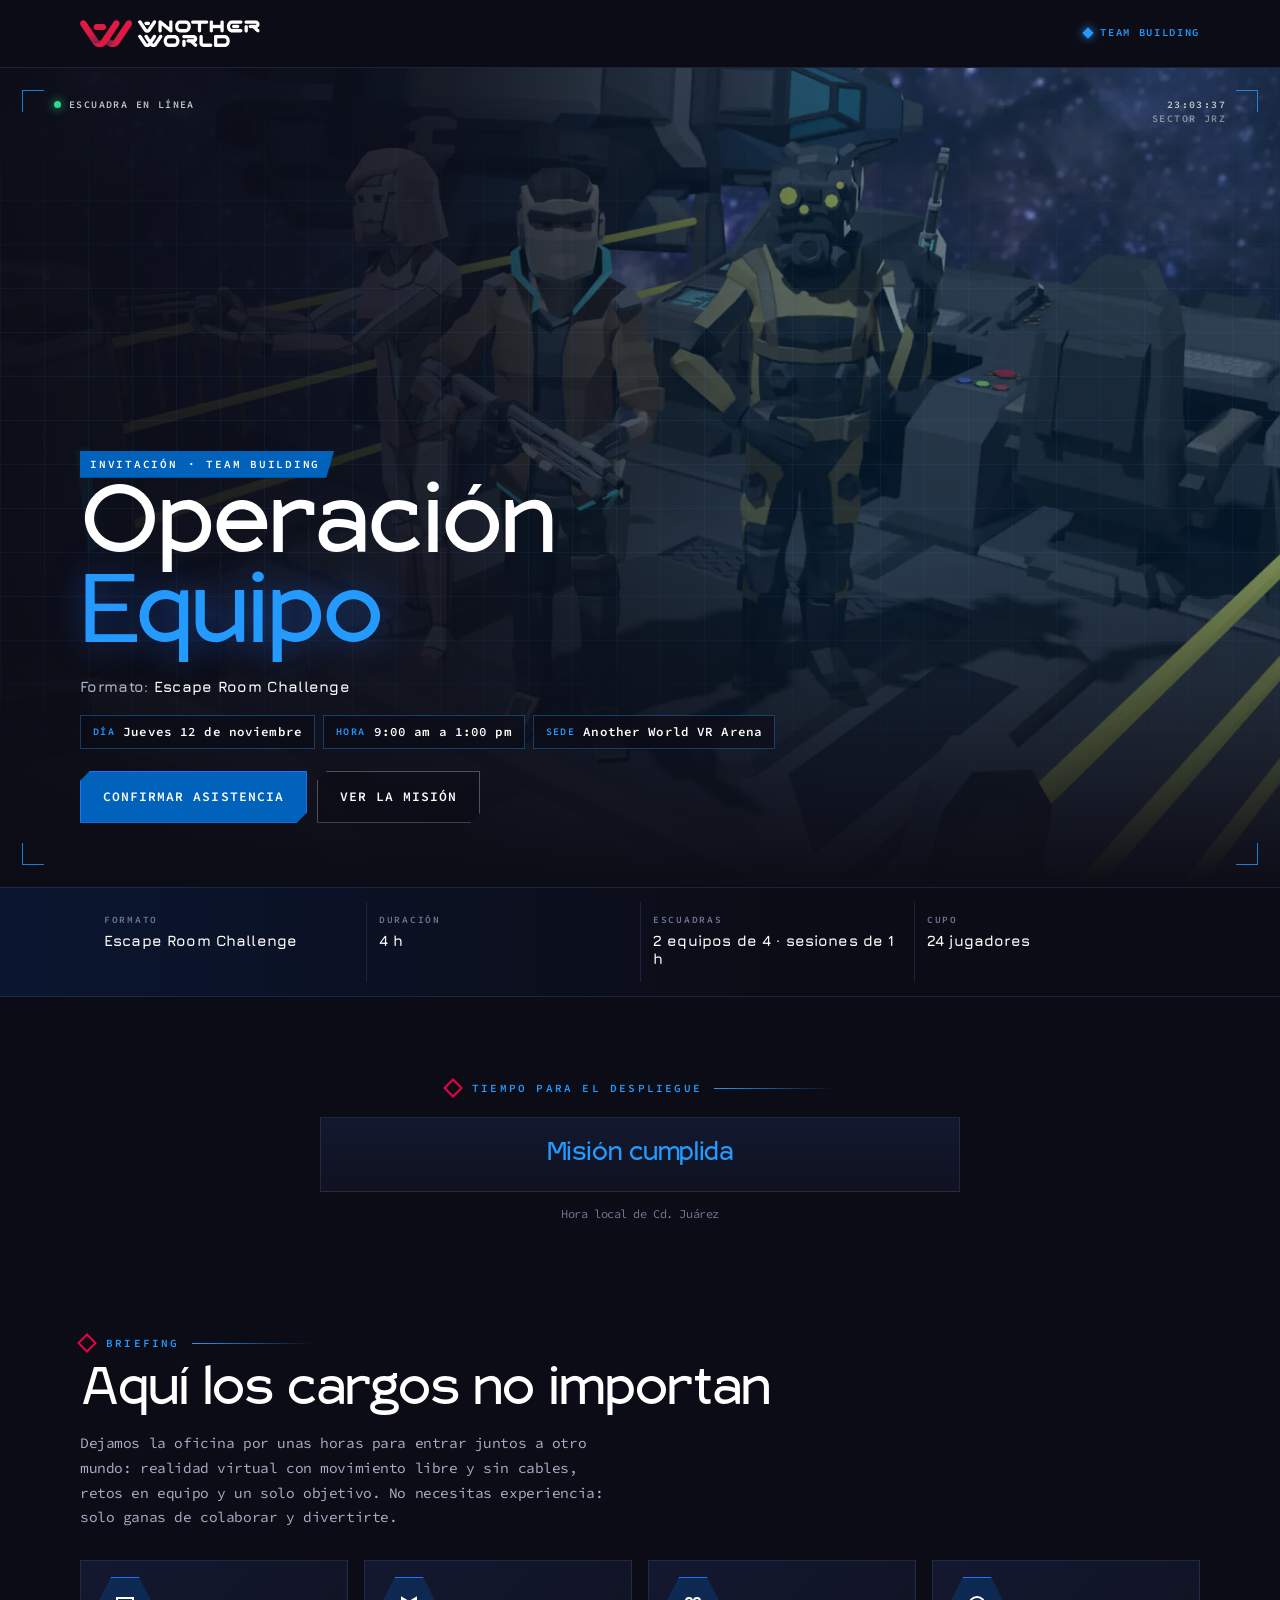
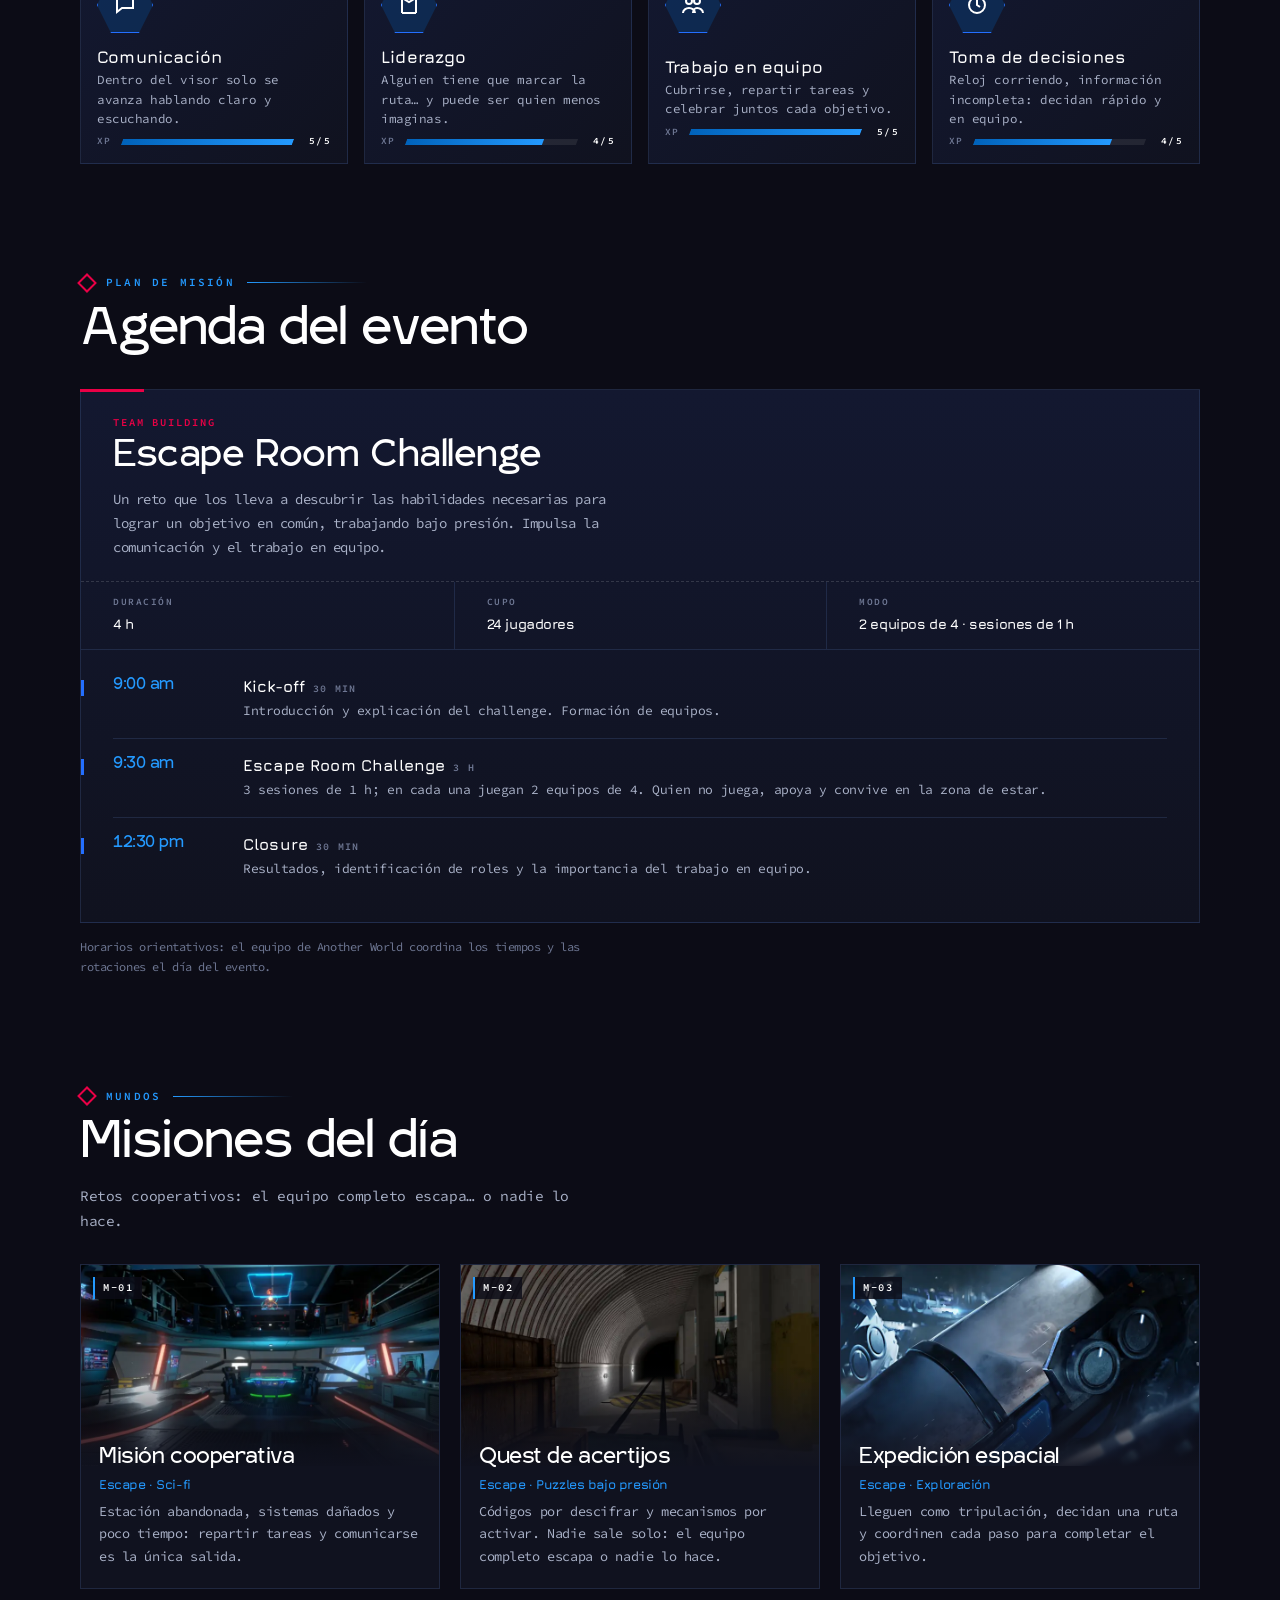
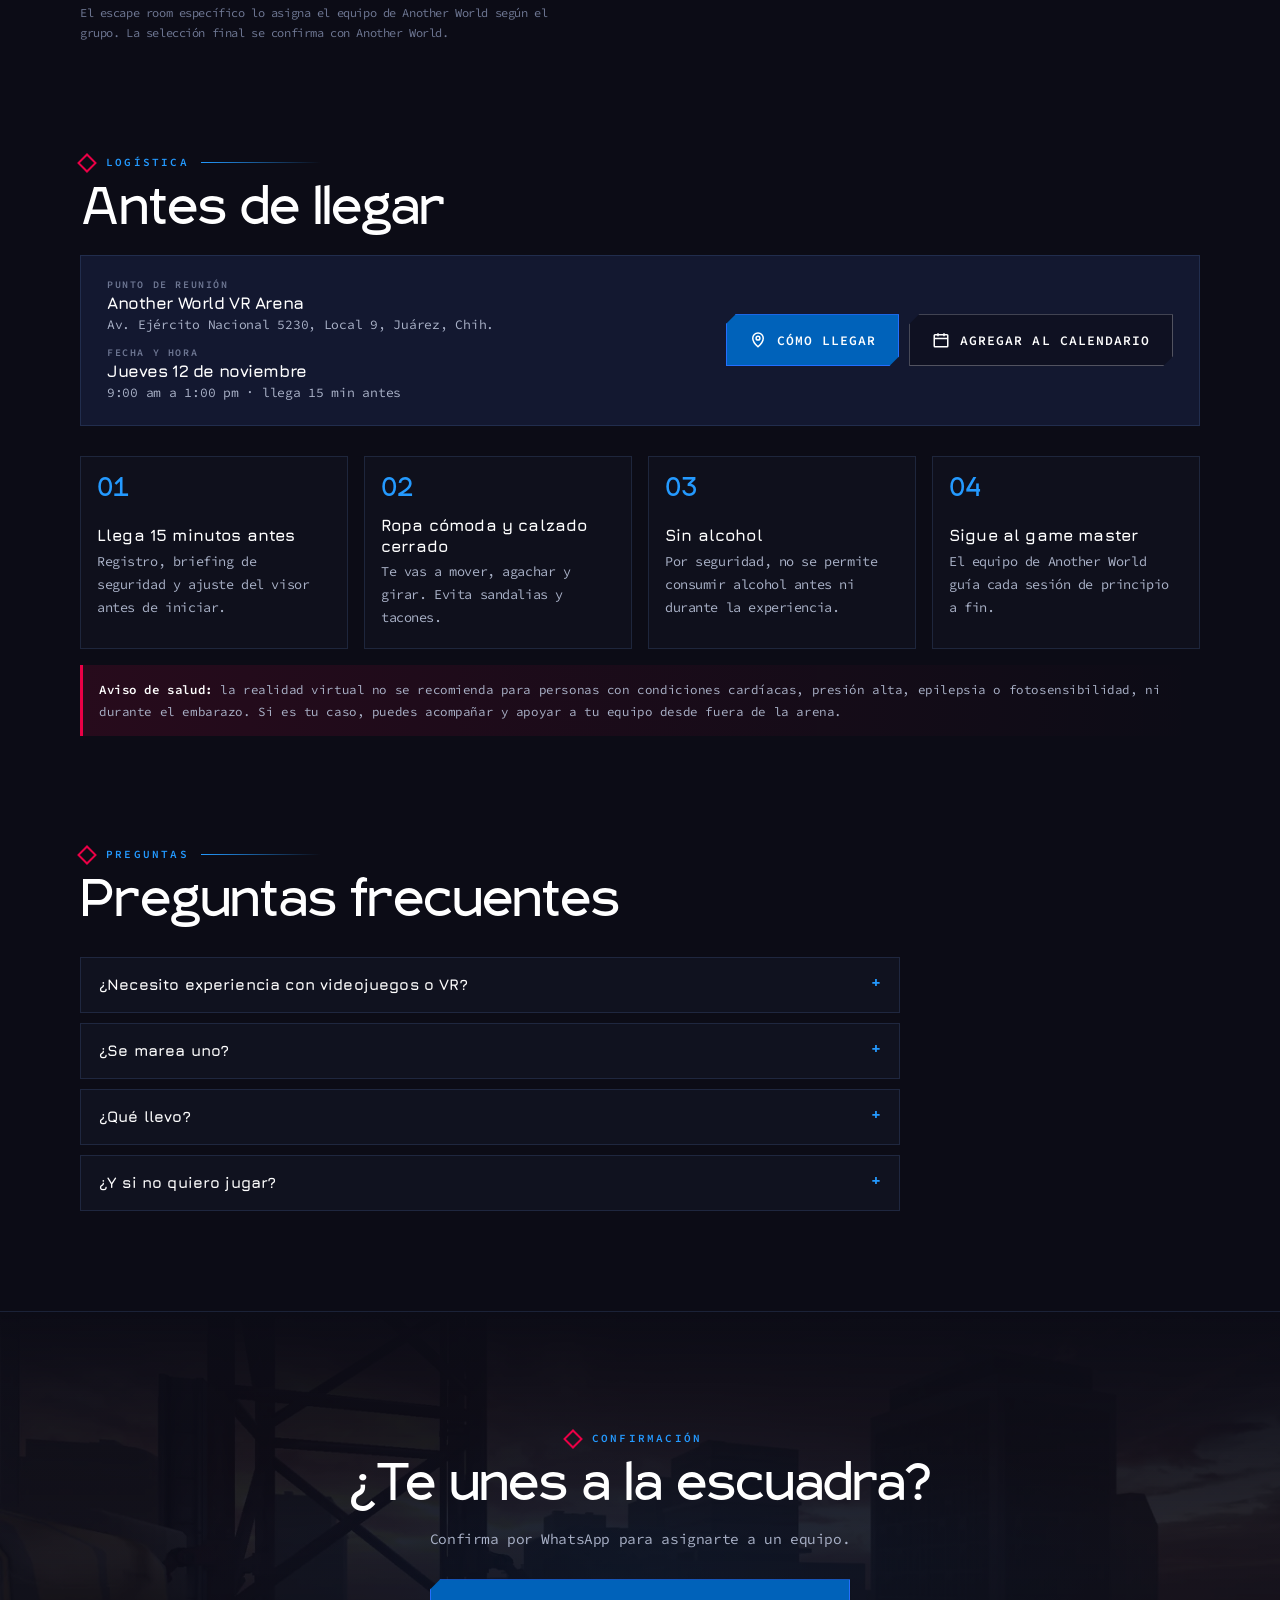
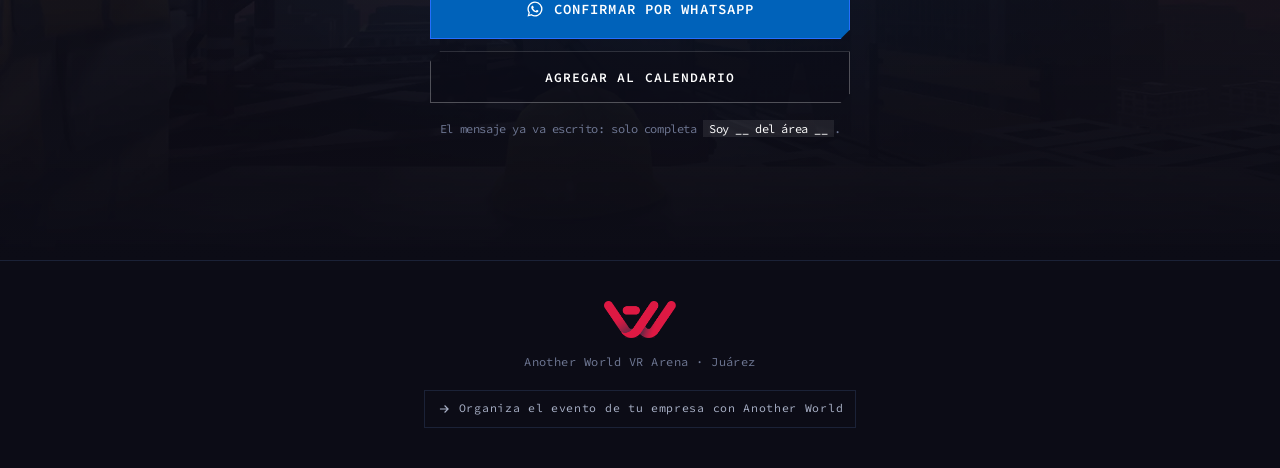
==== teambuilding/index.html @ bda3f6ea "Plantilla 5: Team Building para empleados (teambuilding/)" ====
<!doctype html>
<html lang="es">
<head>
<meta charset="utf-8">
<meta name="viewport" content="width=device-width, initial-scale=1, viewport-fit=cover">
<meta name="theme-color" content="#0C0C16">
<title>Operación Equipo · Team Building · Another World VR Arena</title>
<meta name="description" content="Invitación a Team Building en realidad virtual con Another World VR Arena, Juárez.">
<meta property="og:title" content="Operación Equipo · Team Building en realidad virtual">
<meta property="og:description" content="Tu empresa te invita a una misión de equipo en Another World VR Arena.">
<meta property="og:image" content="img/hero-16x9.webp">
<!-- Imágenes: solo capturas/arte de juegos y logotipo oficial. Sin fotografías de personas reales. Sin precios. -->
<link rel="icon" type="image/png" href="img/aw-logo-sign.png">
<link rel="preload" href="fonts/igra-sans.woff2" as="font" type="font/woff2" crossorigin>
<link rel="preload" href="fonts/source-code-pro-400.woff2" as="font" type="font/woff2" crossorigin>
<script>
/* =====================================================================
   CONFIGURACIÓN — edita SOLO este bloque (o usa parámetros de URL)
   URL: ?empresa=&formato=play4fun|escape|bandera|torneo&evento=&fecha=AAAA-MM-DD
        &hora=HH:MM-HH:MM (o inicio=&fin=)&tz=-07:00&sede=arena|empresa&lugar=&dir=
        &organizador=&wa=&msg=   (msg admite {empresa} {evento} {fecha} {hora} {organizador} {formato})
   ===================================================================== */
const CONFIG = {
  empresa:     "",                    // nombre de la empresa (opcional)
  formato:     "escape",              // play4fun · escape · bandera · torneo
  evento:      "Team Building",       // Team Building · Integración · Fin de año · Onboarding…
  fecha:       "2026-11-12",          // AAAA-MM-DD (PLACEHOLDER)
  horaInicio:  "09:00",
  horaFin:     "13:00",
  utcOffset:   "auto",                // "auto" = Cd. Juárez (MST/MDT con DST de EE. UU.)
  sede:        "arena",               // arena · empresa
  lugar:       "",                    // vacío = según sede
  direccion:   "",                    // vacío = según sede
  organizador: "",                    // nombre de quien recibe las confirmaciones (opcional)
  whatsapp:    "5216560000000",       // PLACEHOLDER: WhatsApp del organizador (solo dígitos)
  mensaje:     "¡Hola{organizador}! Confirmo mi asistencia a la Operación Equipo ({evento}{empresa}) el {fecha} ({hora}). Soy __ del área __."
};
const ARENA = { lugar:"Another World VR Arena", direccion:"Av. Ejército Nacional 5230, Local 9, Juárez, Chih.", wa:"5216561121544" };
/* Formatos oficiales Another World Juárez (sin precios). min = minuto de inicio relativo al evento. */
const FORMATOS = {
  play4fun: {
    nombre:"Play 4 Fun", tag:"Diversión sin presión", dur:"2 h", cupo:"Hasta 48 jugadores", modo:"Grupos de 8 · sesiones de 20 min",
    desc:"Un rato agradable para todo el equipo: jugar por diversión, sin presión. Rotamos grupos de 8 por la arena para que todos jueguen y prueben distintos mundos.",
    hab:{comunicacion:2,liderazgo:1,equipo:3,decisiones:2},
    agenda:[
      {min:0,  t:"Bienvenida y briefing", d:"Registro, reglas de seguridad y ajuste del equipo VR."},
      {min:15, t:"Rotaciones de juego", d:"Sesiones de 20 min para grupos de 8. Mientras un grupo juega, los demás conviven en la zona de estar."},
      {min:105,t:"Cierre y foto de equipo", d:"Últimas partidas, convivencia y despedida."}
    ],
    misiones:[
      {t:"Shmooter: Forts", g:"Equipo vs equipo · Caricatura", img:"img/m-forts.webp", d:"Captura la base rival entre plataformas y portales. Puntería, reflejos y muchas risas."},
      {t:"Ghost Tower: Dance", g:"Competencia amistosa", img:"img/m-dance.webp", d:"Batalla de baile en una mansión de fantasmas: el rompehielos perfecto para quien nunca ha jugado VR."},
      {t:"Shmooter: Cubes", g:"Equipo vs equipo · Mundo de cubos", img:"img/m-cubes.webp", d:"Montañas nevadas, bosque y una casa acogedora… hasta que alguien decide invadirla."},
      {t:"Island Assault", g:"Cooperativo · Defensa", img:"img/m-island.webp", d:"Defiendan juntos la isla: contenedores, construcciones y escondites para coordinar al equipo."}
    ]
  },
  escape: {
    nombre:"Escape Room Challenge", tag:"Team Building", dur:"4 h", cupo:"24 jugadores", modo:"2 equipos de 4 · sesiones de 1 h",
    desc:"Un reto que los lleva a descubrir las habilidades necesarias para lograr un objetivo en común, trabajando bajo presión. Impulsa la comunicación y el trabajo en equipo.",
    hab:{comunicacion:5,liderazgo:4,equipo:5,decisiones:4},
    agenda:[
      {min:0,  t:"Kick-off", d:"Introducción y explicación del challenge. Formación de equipos."},
      {min:30, t:"Escape Room Challenge", d:"3 sesiones de 1 h; en cada una juegan 2 equipos de 4. Quien no juega, apoya y convive en la zona de estar."},
      {min:210,t:"Closure", d:"Resultados, identificación de roles y la importancia del trabajo en equipo."}
    ],
    misiones:[
      {t:"Misión cooperativa", g:"Escape · Sci-fi", img:"img/m-colony.webp", d:"Estación abandonada, sistemas dañados y poco tiempo: repartir tareas y comunicarse es la única salida."},
      {t:"Quest de acertijos", g:"Escape · Puzzles bajo presión", img:"img/m-survival.webp", d:"Códigos por descifrar y mecanismos por activar. Nadie sale solo: el equipo completo escapa o nadie lo hace."},
      {t:"Expedición espacial", g:"Escape · Exploración", img:"img/m-starbase.webp", d:"Lleguen como tripulación, decidan una ruta y coordinen cada paso para completar el objetivo."}
    ],
    nota:"El escape room específico lo asigna el equipo de Another World según el grupo."
  },
  bandera: {
    nombre:"Captura la Bandera", tag:"Team Building", dur:"4 h", cupo:"Hasta 48 jugadores", modo:"2 equipos de 4 · sesiones de 30 min",
    desc:"Trabajen en equipo para retener la bandera el mayor tiempo posible. Se ponen a prueba la comunicación, la estrategia y el trabajo en equipo.",
    hab:{comunicacion:5,liderazgo:4,equipo:5,decisiones:5},
    agenda:[
      {min:0,  t:"Kick-off", d:"Introducción, reglas de la captura y formación de escuadras."},
      {min:30, t:"Captura la Bandera", d:"6 sesiones de 30 min de Shooter o Star Base; en cada una se enfrentan 2 equipos de 4."},
      {min:210,t:"Closure", d:"Resultados, estrategias que funcionaron y aprendizajes del equipo."}
    ],
    misiones:[
      {t:"Shmooter: Forts", g:"Shooter · Equipo vs equipo", img:"img/m-forts.webp", d:"Bases, portales y coberturas: defiendan la bandera mientras el otro equipo planea el asalto."},
      {t:"Shmooter: Space Battle 2", g:"Shooter · Equipo vs equipo", img:"img/m-space.webp", d:"Estación espacial con teletransportadores entre pisos. Comunicar posiciones lo es todo."},
      {t:"Star Base", g:"Sci-fi · Por equipos", img:"img/m-starbase.webp", d:"Un escenario espacial para coordinar ataque y defensa entre escuadras."}
    ]
  },
  torneo: {
    nombre:"Tournament", tag:"Torneo", dur:"4 h", cupo:"8 equipos · 24 jugadores", modo:"Sesiones de 15 min · eliminatorias",
    desc:"Lleven su instinto competitivo a un ambiente sano, con las mismas oportunidades para alzarse con el primer lugar. Rondas eliminatorias, semifinales y gran final con podio y premios para 1.º y 2.º lugar.",
    hab:{comunicacion:4,liderazgo:5,equipo:4,decisiones:5},
    agenda:[
      {min:0,  t:"Registro y sorteo", d:"Briefing de seguridad, formación de 8 equipos y sorteo de llaves."},
      {min:30, t:"Rondas eliminatorias", d:"Duelos de 15 min de Shooter o Kernel. Avanza el equipo ganador."},
      {min:150,t:"Semifinales", d:"Los 4 mejores equipos se enfrentan por un lugar en la final."},
      {min:180,t:"Gran final", d:"El duelo decisivo frente a toda la empresa."},
      {min:210,t:"Podio y premiación", d:"Podio con globos y premios para 1.º y 2.º lugar."}
    ],
    misiones:[
      {t:"Shmooter: Cubes", g:"Shooter · Duelos por equipos", img:"img/m-cubes.webp", d:"Arcade, rápido y parejo: ideal para eliminatorias de 15 minutos."},
      {t:"Shmooter: Space Battle 2", g:"Shooter · Duelos por equipos", img:"img/m-space.webp", d:"Combate entre pisos de una estación espacial. Gana quien mejor se coordine."},
      {t:"Kernel: Raven", g:"Shooter táctico · Por equipos", img:"img/m-raven.webp", d:"Rascacielos en construcción, escondites y táctica pura para las rondas decisivas."}
    ],
    bracket:true
  }
};
</script>
<style>
@font-face{font-family:"Igra Sans";src:url(fonts/igra-sans.woff2) format("woff2");font-display:swap}
@font-face{font-family:"Jura";src:url(fonts/jura-bold.woff2) format("woff2");font-weight:700;font-display:swap}
@font-face{font-family:"Source Code Pro";src:url(fonts/source-code-pro-400.woff2) format("woff2");font-weight:400;font-display:swap}
@font-face{font-family:"Source Code Pro";src:url(fonts/source-code-pro-600.woff2) format("woff2");font-weight:600;font-display:swap}
:root{
  --black:#0C0C16;--panel:#10121F;--panel2:#131830;--line:rgba(120,170,255,.14);
  --blue:#0062BA;--neon:#246FFF;--neon2:#249AFF;--red:#EA0046;--red2:#F80C4F;--white:#fff;--mute:#AAB2C8;--dim:#6F7894;
  --h:"Igra Sans",system-ui,sans-serif;--s:"Jura",system-ui,sans-serif;--b:"Source Code Pro",ui-monospace,monospace;
}
*{box-sizing:border-box;margin:0;padding:0}
html{background:var(--black);scroll-behavior:smooth;-webkit-text-size-adjust:100%}
body{background:var(--black);color:var(--white);font:400 14px/1.7 var(--b);letter-spacing:-.03em;overflow-x:hidden;-webkit-font-smoothing:antialiased}
img{display:block;max-width:100%;height:auto}
a{color:inherit;text-decoration:none}
.wrap{width:min(1120px,100% - 40px);margin-inline:auto}
[hidden]{display:none!important}

/* barra superior: logo oficial sobre negro sólido con área libre */
.top{background:var(--black);border-bottom:1px solid var(--line)}
.top .wrap{display:flex;align-items:center;justify-content:space-between;gap:16px;padding:20px 0}
.top .logo{width:150px}
.tag{display:flex;align-items:center;gap:8px;font:600 10.5px/1 var(--b);letter-spacing:.16em;text-transform:uppercase;color:var(--neon2)}
.tag i{width:8px;height:8px;background:var(--neon2);transform:rotate(45deg);box-shadow:0 0 10px var(--neon2)}

/* hero */
.hero{position:relative;overflow:hidden;isolation:isolate;min-height:calc(100svh - 79px);max-height:960px;display:flex;flex-direction:column;justify-content:flex-end;background:#05060c}
.hero .bg{position:absolute;inset:0;z-index:-4;width:100%;height:100%;object-fit:cover;object-position:60% 20%;filter:saturate(.7) hue-rotate(8deg) brightness(.85)}
.hero::before{content:"";position:absolute;inset:0;z-index:-3;
  background:linear-gradient(180deg,rgba(12,12,22,.35) 0%,rgba(12,12,22,0) 25%,rgba(12,12,22,.35) 48%,rgba(12,12,22,.94) 74%,var(--black) 100%),
  linear-gradient(0deg,rgba(0,98,186,.22),rgba(0,98,186,.22))}
.grid{position:absolute;inset:0;z-index:-2;pointer-events:none;opacity:.35;
  background-image:linear-gradient(rgba(36,154,255,.22) 1px,transparent 1px),linear-gradient(90deg,rgba(36,154,255,.22) 1px,transparent 1px);background-size:44px 44px;
  -webkit-mask:linear-gradient(180deg,transparent 0,#000 30%,#000 60%,transparent 90%);mask:linear-gradient(180deg,transparent 0,#000 30%,#000 60%,transparent 90%)}
.sweep{position:absolute;left:0;right:0;height:120px;top:-120px;z-index:-2;pointer-events:none;
  background:linear-gradient(180deg,transparent,rgba(36,154,255,.16) 85%,rgba(36,154,255,.55) 100%);animation:sweep 6.5s linear infinite}
@keyframes sweep{to{transform:translateY(calc(100svh + 140px))}}
.hud{position:absolute;inset:14px;z-index:-1;pointer-events:none;font:600 10px/1.4 var(--b);letter-spacing:.14em;text-transform:uppercase;color:rgba(255,255,255,.75)}
.hud i{position:absolute;width:22px;height:22px;border:1.5px solid rgba(36,154,255,.8)}
.hud i:nth-child(1){top:0;left:0;border-right:0;border-bottom:0}.hud i:nth-child(2){top:0;right:0;border-left:0;border-bottom:0}
.hud i:nth-child(3){bottom:0;left:0;border-right:0;border-top:0}.hud i:nth-child(4){bottom:0;right:0;border-left:0;border-top:0}
.hud .tl{position:absolute;top:8px;left:32px;display:flex;align-items:center;gap:8px}
.hud .tr{position:absolute;top:8px;right:32px;text-align:right}
.dot{width:7px;height:7px;border-radius:50%;background:#2bdc8c;box-shadow:0 0 10px #2bdc8c;animation:blink 1.8s steps(1,end) infinite}
@keyframes blink{50%{opacity:.25}}
.hero .in{padding:0 0 30px}
.inv{display:inline-flex;align-items:center;gap:10px;font:600 11px/1 var(--b);letter-spacing:.16em;text-transform:uppercase;background:var(--blue);padding:8px 14px 8px 10px;clip-path:polygon(0 0,100% 0,calc(100% - 8px) 100%,0 100%)}
.inv b{font-weight:600;color:#fff}
.emp{margin-top:16px;font:700 clamp(20px,5.4vw,30px)/1.15 var(--s);letter-spacing:.01em;color:#fff;word-break:break-word}
.emp[hidden]{display:none}
h1{margin-top:6px;font:400 clamp(40px,12vw,92px)/.98 var(--h);letter-spacing:-.02em}
h1 span{display:block}
h1 .b2{color:var(--neon2);text-shadow:0 0 34px rgba(36,111,255,.45)}
.sub{margin-top:12px;font:700 15px/1.4 var(--s);color:var(--mute);letter-spacing:.02em}
.sub b{color:#fff}
.meta{margin-top:18px;display:flex;flex-wrap:wrap;gap:8px}
.chip{display:inline-flex;align-items:center;gap:8px;padding:8px 12px;border:1px solid rgba(36,154,255,.35);background:rgba(12,12,22,.65);backdrop-filter:blur(6px);-webkit-backdrop-filter:blur(6px);font:600 12.5px/1.25 var(--b);letter-spacing:.01em}
.chip em{font-style:normal;color:var(--neon2);font-size:10px;letter-spacing:.14em;text-transform:uppercase}
.cta{margin-top:22px;display:flex;flex-wrap:wrap;gap:10px}
.btn{display:inline-flex;align-items:center;justify-content:center;gap:10px;min-height:52px;padding:0 22px;font:600 13px/1 var(--b);letter-spacing:.08em;text-transform:uppercase;border:1px solid transparent;cursor:pointer;color:#fff;background:none;transition:transform .2s,box-shadow .25s,background .25s,border-color .25s;clip-path:polygon(10px 0,100% 0,100% calc(100% - 10px),calc(100% - 10px) 100%,0 100%,0 10px)}
.btn svg{width:18px;height:18px;flex:none}
.btn.pri{background:var(--blue);border-color:var(--neon)}
.btn.pri:hover{background:var(--neon);box-shadow:0 0 26px rgba(36,111,255,.5)}
.btn.red{background:var(--red)}
.btn.red:hover{background:var(--red2);box-shadow:0 0 26px rgba(248,12,79,.45)}
.btn.ghost{background:rgba(12,12,22,.55);border-color:rgba(255,255,255,.28)}
.btn.ghost:hover{border-color:var(--neon2);box-shadow:inset 0 0 0 1px var(--neon2)}
.btn:active{transform:translateY(1px)}
.btn:focus-visible,summary:focus-visible,a:focus-visible{outline:2px solid var(--neon2);outline-offset:3px}

/* barra de estado de escuadra */
.squadbar{background:linear-gradient(90deg,#0a1630,#0c0c16 60%);border-block:1px solid var(--line)}
.squadbar .wrap{display:grid;grid-template-columns:repeat(2,1fr);gap:0}
.squadbar div{padding:14px 12px;border-left:1px solid var(--line)}
.squadbar div:nth-child(odd){border-left:0}
.squadbar span{display:block;font:600 9.5px/1 var(--b);letter-spacing:.18em;text-transform:uppercase;color:var(--dim)}
.squadbar b{display:block;margin-top:7px;font:700 15px/1.2 var(--s);letter-spacing:.01em}

section{position:relative;padding:72px 0}
.lbl{display:flex;align-items:center;gap:12px;font:600 11px/1 var(--b);letter-spacing:.2em;text-transform:uppercase;color:var(--neon2)}
.lbl::before{content:"";width:10px;height:10px;border:2px solid var(--red);transform:rotate(45deg)}
.lbl::after{content:"";height:1px;flex:1;max-width:120px;background:linear-gradient(90deg,var(--neon2),transparent)}
h2{margin-top:14px;font:400 clamp(28px,7vw,50px)/1.1 var(--h);letter-spacing:-.02em;text-wrap:balance}
.lead{margin-top:12px;color:var(--mute);max-width:60ch;font-size:14.5px}

/* cuenta regresiva */
.count-sec{padding:56px 0 8px;text-align:center}
.count-sec .lbl{justify-content:center}
.count{margin:22px auto 0;display:grid;grid-template-columns:repeat(4,1fr);max-width:640px;border:1px solid var(--line);background:linear-gradient(180deg,var(--panel2),var(--panel))}
.count div{padding:18px 4px 14px}
.count div+div{border-left:1px solid var(--line)}
.count b{display:block;font:400 clamp(34px,10vw,62px)/1 var(--h);font-variant-numeric:tabular-nums}
.count div:last-child b{color:var(--neon2)}
.count span{display:block;margin-top:8px;font:600 10px/1 var(--b);letter-spacing:.2em;color:var(--dim);text-transform:uppercase}
.count.done{display:block;padding:22px;font:400 24px/1.2 var(--h);color:var(--neon2)}
.count-note{margin-top:12px;font-size:12px;color:var(--dim)}

/* habilidades */
.skills{margin-top:30px;display:grid;grid-template-columns:1fr;gap:12px}
.sk{position:relative;display:grid;grid-template-columns:56px 1fr;gap:14px;align-items:center;padding:16px;border:1px solid var(--line);background:linear-gradient(135deg,var(--panel2),var(--panel))}
.sk .ic{width:56px;height:56px;display:grid;place-items:center;border:1.5px solid var(--neon);clip-path:polygon(25% 0,75% 0,100% 50%,75% 100%,25% 100%,0 50%);background:rgba(0,98,186,.25)}
.sk .ic svg{width:24px;height:24px;stroke:#fff}
.sk h3{font:700 17px/1.25 var(--s);letter-spacing:.01em}
.sk p{margin-top:2px;color:var(--mute);font-size:12.5px;line-height:1.55}
.xp{margin-top:9px;display:flex;align-items:center;gap:10px;font:600 9.5px/1 var(--b);letter-spacing:.14em;color:var(--dim);text-transform:uppercase}
.xp .bar{flex:1;height:6px;background:rgba(255,255,255,.08);position:relative;overflow:hidden;transform:skewX(-20deg)}
.xp .bar s{position:absolute;inset:0 auto 0 0;width:0;background:linear-gradient(90deg,var(--blue),var(--neon2));transition:width 1.2s cubic-bezier(.2,.7,.2,1) .2s}
.in .xp .bar s,.xp.in .bar s{width:var(--w)}
.xp em{font-style:normal;color:#fff;min-width:28px;text-align:right}

/* formato + agenda */
.fmt{margin-top:30px;border:1px solid var(--line);background:linear-gradient(180deg,var(--panel2),var(--panel));position:relative}
.fmt::before{content:"";position:absolute;left:-1px;top:-1px;width:64px;height:3px;background:var(--red)}
.fmt .hd{padding:22px 20px 18px;border-bottom:1px dashed rgba(255,255,255,.14)}
.fmt .kind{font:600 10.5px/1 var(--b);letter-spacing:.18em;text-transform:uppercase;color:var(--red)}
.fmt h3{margin-top:10px;font:400 clamp(24px,6vw,36px)/1.1 var(--h)}
.fmt .d{margin-top:10px;color:var(--mute);font-size:14px;max-width:62ch}
.stats{display:grid;grid-template-columns:repeat(3,1fr);border-bottom:1px solid var(--line)}
.stats div{padding:14px 12px}.stats div+div{border-left:1px solid var(--line)}
.stats span{display:block;font:600 9.5px/1 var(--b);letter-spacing:.16em;text-transform:uppercase;color:var(--dim)}
.stats b{display:block;margin-top:7px;font:700 14px/1.3 var(--s)}
.agenda{list-style:none;padding:8px 20px 20px}
.agenda li{position:relative;display:grid;grid-template-columns:86px 1fr;gap:14px;padding:16px 0 16px;border-bottom:1px solid var(--line)}
.agenda li:last-child{border-bottom:0}
.agenda time{font:400 16px/1.2 var(--h);white-space:nowrap;color:var(--neon2);font-variant-numeric:tabular-nums}
.agenda li h4{font:700 16px/1.3 var(--s);letter-spacing:.01em}
.agenda li h4 small{margin-left:8px;font:600 10px/1 var(--b);letter-spacing:.12em;color:var(--dim);text-transform:uppercase}
.agenda li p{margin-top:3px;color:var(--mute);font-size:13px}
.agenda li::before{content:"";position:absolute;left:-20px;top:20px;width:3px;height:16px;background:var(--neon)}
.fine{margin-top:14px;font-size:12px;color:var(--dim);max-width:72ch}

/* bracket torneo */
.bracket{margin-top:18px;display:grid;grid-template-columns:repeat(4,1fr);gap:10px;align-items:center;padding:18px;border:1px solid var(--line);background:var(--panel)}
.bracket .col{display:grid;gap:8px}
.bracket .t{height:22px;border:1px solid rgba(36,154,255,.35);background:rgba(0,98,186,.15);font:600 9.5px/20px var(--b);letter-spacing:.1em;text-align:center;color:var(--mute);text-transform:uppercase}
.bracket .t.w{border-color:var(--red);background:rgba(234,0,70,.18);color:#fff}
.bracket .cap{grid-column:1/-1;display:grid;grid-template-columns:repeat(4,1fr);gap:10px;font:600 9px/1 var(--b);letter-spacing:.14em;color:var(--dim);text-transform:uppercase;text-align:center}
.trophy{display:grid;place-items:center;gap:6px;font:400 13px/1 var(--h);color:#fff;text-align:center}
.trophy svg{width:36px;height:36px;stroke:var(--red)}

/* misiones */
.games{margin-top:30px;display:grid;grid-template-columns:1fr;gap:16px}
.game{background:var(--panel);border:1px solid var(--line);overflow:hidden;transition:border-color .3s}
.game:hover{border-color:rgba(36,154,255,.6)}
.game .art{position:relative;aspect-ratio:16/9;overflow:hidden;background:#000}
.game .art img{width:100%;height:100%;object-fit:cover;transition:transform .8s ease}
.game:hover .art img{transform:scale(1.04)}
.game .art::after{content:"";position:absolute;inset:0;background:linear-gradient(180deg,transparent 50%,rgba(16,18,31,.95))}
.game .n{position:absolute;z-index:1;top:12px;left:12px;font:600 10.5px/1 var(--b);letter-spacing:.16em;background:rgba(12,12,22,.82);border-left:2px solid var(--neon2);padding:6px 8px}
.game .body{padding:2px 18px 20px;margin-top:-22px;position:relative}
.game h3{font:400 21px/1.15 var(--h)}
.game .g{margin-top:6px;font:700 13px/1.3 var(--s);color:var(--neon2)}
.game .x{margin-top:8px;color:var(--mute);font-size:13.5px;line-height:1.65}

/* logística */
.logi{margin-top:30px;display:grid;grid-template-columns:1fr;gap:12px;counter-reset:p}
.logi li{list-style:none;display:grid;grid-template-columns:48px 1fr;gap:12px;padding:18px 16px;border:1px solid var(--line);background:rgba(16,18,31,.7)}
.logi li::before{counter-increment:p;content:"0" counter(p);font:400 26px/1 var(--h);color:var(--neon2);padding-top:2px}
.logi h3{font:700 16.5px/1.3 var(--s);letter-spacing:.01em}
.logi p{margin-top:4px;color:var(--mute);font-size:13.5px}
.health{margin-top:16px;display:flex;gap:12px;align-items:flex-start;padding:14px 16px;border-left:3px solid var(--red);background:linear-gradient(90deg,rgba(234,0,70,.12),transparent);font-size:12.5px;color:var(--mute)}
.health b{color:#fff;font-weight:600}
.where{margin-top:16px;display:grid;gap:14px;padding:18px 16px;border:1px solid var(--line);background:var(--panel2)}
.where dt{font:600 10px/1.4 var(--b);letter-spacing:.16em;text-transform:uppercase;color:var(--dim)}
.where dd{font:700 17px/1.35 var(--s)}
.where dd small{display:block;font:400 13px/1.5 var(--b);color:var(--mute);letter-spacing:-.02em}
.where .acts{display:grid;gap:10px}

/* FAQ */
.faq{margin-top:26px;display:grid;gap:10px;max-width:820px}
.faq details{border:1px solid var(--line);background:var(--panel)}
.faq summary{list-style:none;cursor:pointer;display:flex;justify-content:space-between;gap:16px;align-items:center;padding:16px 18px;font:700 15.5px/1.35 var(--s);letter-spacing:.01em}
.faq summary::-webkit-details-marker{display:none}
.faq summary::after{content:"+";font:400 22px/1 var(--h);color:var(--neon2);transition:transform .25s}
.faq details[open] summary::after{transform:rotate(45deg)}
.faq p{padding:0 18px 16px;color:var(--mute);font-size:13.5px}

/* RSVP */
.rsvp{overflow:hidden;isolation:isolate;padding:88px 0;border-top:1px solid var(--line)}
.rsvp .bg{position:absolute;inset:0;z-index:-2;background:url(img/bg-rsvp.webp) center/cover no-repeat;opacity:.38;filter:saturate(.6)}
.rsvp::before{content:"";position:absolute;inset:0;z-index:-1;background:linear-gradient(180deg,var(--black),rgba(12,12,22,.7) 40%,rgba(12,12,22,.85) 75%,var(--black)),radial-gradient(60% 50% at 50% 50%,rgba(0,98,186,.3),transparent 70%)}
.rsvp .wrap{text-align:center;display:flex;flex-direction:column;align-items:center}
.rsvp .lbl{justify-content:center}
.rsvp .lead{margin-inline:auto}
.rsvp .acts{margin-top:28px;display:grid;gap:12px;width:100%;max-width:420px}
.rsvp .btn.pri{min-height:60px;font-size:14px}
.rsvp .tip{margin-top:16px;font-size:12px;color:var(--dim)}
.rsvp .tip code{font:inherit;color:#fff;background:rgba(255,255,255,.08);padding:1px 6px;white-space:nowrap}

footer{border-top:1px solid var(--line);padding:40px 0 calc(40px + env(safe-area-inset-bottom));text-align:center;color:var(--dim);font-size:12px;letter-spacing:.04em}
footer img{width:72px;margin:0 auto 14px}
footer p+p{margin-top:4px}
footer .org{display:inline-flex;gap:8px;align-items:center;margin-top:18px;padding:8px 12px;border:1px solid var(--line);font-size:11.5px;color:var(--mute);letter-spacing:.06em}
footer .org:hover{color:#fff;border-color:var(--neon2)}
footer .org svg{width:14px;height:14px}

.rv{opacity:0;transform:translateY(18px);transition:opacity .7s ease var(--d,0s),transform .7s cubic-bezier(.2,.7,.2,1) var(--d,0s)}
.rv.in{opacity:1;transform:none}

@media (min-width:760px){
  .top .logo{width:180px}
  .hero{min-height:min(100vh - 81px,880px)}
  .hero .bg{object-position:80% 30%}
  .hero::before{background:linear-gradient(90deg,rgba(12,12,22,.95) 0%,rgba(12,12,22,.75) 35%,rgba(12,12,22,.1) 65%),linear-gradient(180deg,transparent 60%,var(--black) 100%),linear-gradient(0deg,rgba(0,98,186,.2),rgba(0,98,186,.2))}
  .hero .in{padding-bottom:64px;max-width:min(1120px,100% - 40px)}
  .hud{inset:22px}
  .squadbar .wrap{grid-template-columns:repeat(4,1fr)}
  .squadbar div:nth-child(odd){border-left:1px solid var(--line)}.squadbar div:first-child{border-left:0}
  section{padding:100px 0}
  .count-sec{padding:84px 0 12px}
  .count div{padding:26px 8px 20px}
  .skills{grid-template-columns:repeat(2,1fr);gap:16px}
  .fmt .hd{padding:28px 32px 22px}
  .stats div{padding:16px 32px}
  .agenda{padding:10px 32px 26px}
  .agenda li{grid-template-columns:110px 1fr;gap:20px}
  .agenda li::before{left:-32px}
  .games{grid-template-columns:repeat(2,1fr);gap:20px}
  .logi{grid-template-columns:repeat(2,1fr);gap:16px}
  .where{grid-template-columns:1fr auto;align-items:center;padding:22px 26px}
  .where .acts{grid-template-columns:auto auto}
  .rsvp{padding:120px 0}
}
@media (min-width:1080px){
  .skills{grid-template-columns:repeat(4,1fr)}
  .sk{grid-template-columns:1fr;align-items:start}
  .games{grid-template-columns:repeat(3,1fr)}
  .games.g4{grid-template-columns:repeat(4,1fr)}
  .logi{grid-template-columns:repeat(4,1fr)}
  .logi li{grid-template-columns:1fr}
}
@media (max-width:370px){
  .top .logo{width:126px}.tag span{display:none}
  .btn{padding:0 16px;font-size:12px}
  .stats b{font-size:12.5px}
  .agenda li{grid-template-columns:76px 1fr;gap:10px}.agenda time{font-size:14px}
}
@media (prefers-reduced-motion:reduce){
  *,*::before,*::after{animation:none!important;transition:none!important}
  html{scroll-behavior:auto}
  .rv{opacity:1;transform:none}
  .sweep{display:none}
}
</style>
</head>
<body>

<header class="top">
  <div class="wrap">
    <img class="logo" src="img/aw-logo-horizontal-white.png" alt="Another World" width="1200" height="178">
    <div class="tag"><i aria-hidden="true"></i><span id="evTag">Team Building</span></div>
  </div>
</header>

<section class="hero" aria-labelledby="ttl" style="padding:0">
  <picture><source media="(min-aspect-ratio: 1/1)" srcset="img/hero-16x9.webp"><img class="bg" src="img/hero-3x4.webp" alt="" aria-hidden="true" fetchpriority="high" width="900" height="1200"></picture>
  <div class="grid" aria-hidden="true"></div>
  <div class="sweep" aria-hidden="true"></div>
  <div class="hud" aria-hidden="true"><i></i><i></i><i></i><i></i>
    <div class="tl"><span class="dot"></span><span>Escuadra en línea</span></div>
    <div class="tr"><span id="clock">--:--:--</span><br><span style="opacity:.6">Sector JRZ</span></div>
  </div>
  <div class="wrap in">
    <span class="inv"><b>Invitación</b> · <span id="invTxt">Team Building</span></span>
    <p class="emp" id="emp" hidden></p>
    <h1 id="ttl"><span>Operación</span><span class="b2">Equipo</span></h1>
    <p class="sub">Formato: <b id="fmtName">Escape Room Challenge</b></p>
    <div class="meta">
      <span class="chip"><em>Día</em><span id="dateShort"></span></span>
      <span class="chip"><em>Hora</em><span id="timeShort"></span></span>
      <span class="chip"><em>Sede</em><span id="placeShort"></span></span>
    </div>
    <div class="cta">
      <a class="btn pri" href="#rsvp">Confirmar asistencia</a>
      <a class="btn ghost" href="#mision">Ver la misión</a>
    </div>
  </div>
</section>

<div class="squadbar" aria-label="Resumen del evento">
  <div class="wrap">
    <div><span>Formato</span><b id="sbFmt">—</b></div>
    <div><span>Duración</span><b id="sbDur">—</b></div>
    <div><span>Escuadras</span><b id="sbModo">—</b></div>
    <div><span>Cupo</span><b id="sbCupo">—</b></div>
  </div>
</div>

<main>
  <section class="count-sec" aria-labelledby="ct">
    <div class="wrap">
      <p class="lbl rv" id="ct">Tiempo para el despliegue</p>
      <div class="count rv" id="count" role="timer" aria-live="off">
        <div><b id="cd-d">00</b><span>Días</span></div>
        <div><b id="cd-h">00</b><span>Horas</span></div>
        <div><b id="cd-m">00</b><span>Min</span></div>
        <div><b id="cd-s">00</b><span>Seg</span></div>
      </div>
      <p class="count-note rv">Hora local de Cd. Juárez</p>
    </div>
  </section>

  <section id="briefing" aria-labelledby="bt">
    <div class="wrap">
      <p class="lbl rv">Briefing</p>
      <h2 class="rv" id="bt">Aquí los cargos no importan</h2>
      <p class="lead rv" id="briefLead">Dejamos la oficina por unas horas para entrar juntos a otro mundo: realidad virtual con movimiento libre y sin cables, retos en equipo y un solo objetivo. No necesitas experiencia: solo ganas de colaborar y divertirte.</p>
      <div class="skills" id="skills">
        <div class="sk rv" data-k="comunicacion"><div class="ic"><svg viewBox="0 0 24 24" fill="none" stroke-width="2" aria-hidden="true"><path d="M4 5h16v10H9l-5 4z"/></svg></div><div><h3>Comunicación</h3><p>Dentro del visor solo se avanza hablando claro y escuchando.</p><div class="xp">XP <span class="bar"><s></s></span><em></em></div></div></div>
        <div class="sk rv" data-k="liderazgo" style="--d:.06s"><div class="ic"><svg viewBox="0 0 24 24" fill="none" stroke-width="2" aria-hidden="true"><path d="M5 20V5l7 4 7-4v15"/><path d="M5 20h14"/></svg></div><div><h3>Liderazgo</h3><p>Alguien tiene que marcar la ruta… y puede ser quien menos imaginas.</p><div class="xp">XP <span class="bar"><s></s></span><em></em></div></div></div>
        <div class="sk rv" data-k="equipo" style="--d:.12s"><div class="ic"><svg viewBox="0 0 24 24" fill="none" stroke-width="2" aria-hidden="true"><circle cx="8" cy="8" r="3"/><circle cx="16" cy="8" r="3"/><path d="M2 20c0-3 3-5 6-5s6 2 6 5M12 20c0-3 2-5 4-5 3 0 6 2 6 5"/></svg></div><div><h3>Trabajo en equipo</h3><p>Cubrirse, repartir tareas y celebrar juntos cada objetivo.</p><div class="xp">XP <span class="bar"><s></s></span><em></em></div></div></div>
        <div class="sk rv" data-k="decisiones" style="--d:.18s"><div class="ic"><svg viewBox="0 0 24 24" fill="none" stroke-width="2" aria-hidden="true"><circle cx="12" cy="12" r="8"/><path d="M12 7v5l3 2"/></svg></div><div><h3>Toma de decisiones</h3><p>Reloj corriendo, información incompleta: decidan rápido y en equipo.</p><div class="xp">XP <span class="bar"><s></s></span><em></em></div></div></div>
      </div>
    </div>
  </section>

  <section id="mision" aria-labelledby="mt" style="padding-top:12px">
    <div class="wrap">
      <p class="lbl rv">Plan de misión</p>
      <h2 class="rv" id="mt">Agenda del evento</h2>
      <div class="fmt rv">
        <div class="hd">
          <p class="kind" id="fKind">Team Building</p>
          <h3 id="fName">Escape Room Challenge</h3>
          <p class="d" id="fDesc"></p>
        </div>
        <div class="stats">
          <div><span>Duración</span><b id="fDur"></b></div>
          <div><span>Cupo</span><b id="fCupo"></b></div>
          <div><span>Modo</span><b id="fModo"></b></div>
        </div>
        <ol class="agenda" id="agenda"></ol>
      </div>
      <div class="bracket rv" id="bracket" hidden aria-label="Llave del torneo: 8 equipos, semifinales y final">
        <div class="col"><div class="t">Eq 1</div><div class="t">Eq 2</div><div class="t">Eq 3</div><div class="t">Eq 4</div><div class="t">Eq 5</div><div class="t">Eq 6</div><div class="t">Eq 7</div><div class="t">Eq 8</div></div>
        <div class="col"><div class="t">Gana</div><div class="t">Gana</div><div class="t">Gana</div><div class="t">Gana</div></div>
        <div class="col"><div class="t w">Final</div><div class="t w">Final</div></div>
        <div class="trophy"><svg viewBox="0 0 24 24" fill="none" stroke-width="2" aria-hidden="true"><path d="M8 4h8v5a4 4 0 0 1-8 0z"/><path d="M8 6H4c0 3 2 4 4 4M16 6h4c0 3-2 4-4 4M12 13v4M8 20h8"/></svg>Podio<br><span style="font:600 9px/1.3 var(--b);letter-spacing:.12em;color:var(--dim)">1.º y 2.º lugar</span></div>
        <div class="cap"><span>Eliminatorias</span><span>Semifinales</span><span>Gran final</span><span>Premiación</span></div>
      </div>
      <p class="fine rv" id="agendaNote">Horarios orientativos: el equipo de Another World coordina los tiempos y las rotaciones el día del evento.</p>
    </div>
  </section>

  <section aria-labelledby="gt" style="padding-top:12px">
    <div class="wrap">
      <p class="lbl rv">Mundos</p>
      <h2 class="rv" id="gt">Misiones del día</h2>
      <p class="lead rv" id="gLead">Experiencias de realidad virtual pensadas para jugar en equipo.</p>
      <div class="games" id="games"></div>
      <p class="fine rv" id="gNote">La selección final de juegos se confirma con Another World según el formato y el grupo.</p>
    </div>
  </section>

  <section aria-labelledby="lt" style="padding-top:12px">
    <div class="wrap">
      <p class="lbl rv">Logística</p>
      <h2 class="rv" id="lt">Antes de llegar</h2>
      <dl class="where rv">
        <div><dt>Punto de reunión</dt><dd><span id="place"></span><small id="addr"></small></dd>
          <dt style="margin-top:12px">Fecha y hora</dt><dd><span id="date"></span><small id="time"></small></dd></div>
        <div class="acts">
          <a class="btn pri" id="maps" href="#" target="_blank" rel="noopener"><svg viewBox="0 0 24 24" fill="none" stroke="currentColor" stroke-width="2" aria-hidden="true"><path d="M12 21s-7-6.2-7-11.5A7 7 0 0 1 19 9.5C19 14.8 12 21 12 21z"/><circle cx="12" cy="9.5" r="2.5"/></svg>Cómo llegar</a>
          <button class="btn ghost" id="ics" type="button"><svg viewBox="0 0 24 24" fill="none" stroke="currentColor" stroke-width="2" aria-hidden="true"><rect x="3" y="5" width="18" height="16" rx="1"/><path d="M3 10h18M8 3v4M16 3v4"/></svg>Agregar al calendario</button>
        </div>
      </dl>
      <ol class="logi">
        <li class="rv"><div><h3>Llega 15 minutos antes</h3><p>Registro, briefing de seguridad y ajuste del visor antes de iniciar.</p></div></li>
        <li class="rv" style="--d:.06s"><div><h3>Ropa cómoda y calzado cerrado</h3><p>Te vas a mover, agachar y girar. Evita sandalias y tacones.</p></div></li>
        <li class="rv" style="--d:.12s"><div><h3>Sin alcohol</h3><p>Por seguridad, no se permite consumir alcohol antes ni durante la experiencia.</p></div></li>
        <li class="rv" style="--d:.18s"><div><h3>Sigue al game master</h3><p>El equipo de Another World guía cada sesión de principio a fin.</p></div></li>
      </ol>
      <p class="health rv" role="note"><span><b>Aviso de salud:</b> la realidad virtual no se recomienda para personas con condiciones cardíacas, presión alta, epilepsia o fotosensibilidad, ni durante el embarazo. Si es tu caso, puedes acompañar y apoyar a tu equipo desde fuera de la arena.</span></p>
    </div>
  </section>

  <section aria-labelledby="ft" style="padding-top:12px">
    <div class="wrap">
      <p class="lbl rv">Preguntas</p>
      <h2 class="rv" id="ft">Preguntas frecuentes</h2>
      <div class="faq rv">
        <details><summary>¿Necesito experiencia con videojuegos o VR?</summary><p>No. Antes de jugar hay un briefing y el game master te acompaña en todo momento. Los controles son sencillos y la mayoría de los participantes juega VR por primera vez.</p></details>
        <details><summary>¿Se marea uno?</summary><p>En la arena caminas libremente, así que el movimiento que ves coincide con el que haces y el mareo es poco común. Si en algún momento te sientes incómodo, avisa al game master y haz una pausa.</p></details>
        <details><summary>¿Qué llevo?</summary><p>Ropa cómoda, calzado cerrado y buena actitud. El equipo VR lo pone Another World. Si usas lentes, llévalos y coméntalo en el briefing.</p></details>
        <details><summary>¿Y si no quiero jugar?</summary><p>Puedes acompañar a tu equipo, apoyar y convivir: la experiencia también se disfruta desde fuera.</p></details>
      </div>
    </div>
  </section>

  <section class="rsvp" id="rsvp" aria-labelledby="rt">
    <div class="bg" aria-hidden="true"></div>
    <div class="wrap">
      <p class="lbl rv">Confirmación</p>
      <h2 class="rv" id="rt">¿Te unes a la escuadra?</h2>
      <p class="lead rv" id="rsvpLead">Confirma por WhatsApp para asignarte a un equipo.</p>
      <div class="acts rv">
        <a class="btn pri" id="rsvpBtn" href="#" target="_blank" rel="noopener">
          <svg viewBox="0 0 24 24" fill="currentColor" aria-hidden="true"><path d="M12 2a10 10 0 0 0-8.6 15.1L2 22l5-1.3A10 10 0 1 0 12 2zm0 18.2c-1.5 0-3-.4-4.3-1.2l-.3-.2-3 .8.8-2.9-.2-.3A8.2 8.2 0 1 1 12 20.2zm4.5-6.1c-.2-.1-1.5-.7-1.7-.8-.2-.1-.4-.1-.6.1l-.8 1c-.1.2-.3.2-.5.1a6.7 6.7 0 0 1-3.3-2.9c-.3-.4.2-.4.7-1.3.1-.2 0-.3 0-.4l-.8-1.8c-.2-.5-.4-.4-.6-.4h-.5c-.2 0-.4.1-.6.3-.2.2-.8.8-.8 2s.8 2.3.9 2.5c.1.2 1.6 2.5 4 3.5 1.5.6 2.1.7 2.8.6.5-.1 1.5-.6 1.7-1.2.2-.6.2-1.1.2-1.2-.1-.1-.3-.2-.5-.3z"/></svg>
          Confirmar por WhatsApp</a>
        <button class="btn ghost" id="ics2" type="button">Agregar al calendario</button>
      </div>
      <p class="tip rv">El mensaje ya va escrito: solo completa <code>Soy __ del área __</code>.</p>
    </div>
  </section>
</main>

<footer>
  <img src="img/aw-logo-sign.png" alt="Another World" width="550" height="282" loading="lazy">
  <p>Another World VR Arena · Juárez</p>
  <a class="org" id="orgCta" href="#" target="_blank" rel="noopener"><svg viewBox="0 0 24 24" fill="none" stroke="currentColor" stroke-width="2" aria-hidden="true"><path d="M5 12h14M13 6l6 6-6 6"/></svg>Organiza el evento de tu empresa con Another World</a>
</footer>

<script>
(function(){
  /* ---- 1. Config + parámetros de URL ---- */
  const C = Object.assign({}, CONFIG);
  const q = new URLSearchParams(location.search);
  const map = {empresa:"empresa",formato:"formato",evento:"evento",fecha:"fecha",inicio:"horaInicio",fin:"horaFin",tz:"utcOffset",sede:"sede",lugar:"lugar",dir:"direccion",organizador:"organizador",wa:"whatsapp",msg:"mensaje"};
  for (const [p,k] of Object.entries(map)) if (q.has(p)) { const v=q.get(p).trim().slice(0,200); if (v || p==="empresa" || p==="organizador") C[k]=v; }
  if (q.has("hora")) { const h=q.get("hora").split(/[-–a ]+/).filter(Boolean); if(h[0]) C.horaInicio=h[0]; if(h[1]) C.horaFin=h[1]; }
  C.formato = String(C.formato).toLowerCase().replace(/[^a-z0-9]/g,"");
  const alias = {play4fun:"play4fun",play:"play4fun",fun:"play4fun",escape:"escape",escaperoom:"escape",bandera:"bandera",capturalabandera:"bandera",ctf:"bandera",torneo:"torneo",tournament:"torneo"};
  C.formato = alias[C.formato] || "escape";
  const F = FORMATOS[C.formato];
  C.whatsapp = String(C.whatsapp).replace(/\D/g,"") || CONFIG.whatsapp;
  C.sede = String(C.sede).toLowerCase()==="empresa" ? "empresa" : "arena";
  if (C.sede==="arena") { if(!C.lugar) C.lugar=ARENA.lugar; if(!C.direccion) C.direccion=ARENA.direccion; }
  else { if(!C.lugar) C.lugar="En nuestras instalaciones"; }
  if (!C.evento) C.evento = "Team Building";
  const isHM = s => /^\d{1,2}:\d{2}$/.test(s);
  if (!/^\d{4}-\d{2}-\d{2}$/.test(C.fecha)) C.fecha = CONFIG.fecha;
  if (!isHM(C.horaInicio)) C.horaInicio = CONFIG.horaInicio;
  if (!isHM(C.horaFin)) C.horaFin = CONFIG.horaFin;
  if (!/^[+-]\d{2}:\d{2}$/.test(C.utcOffset)) C.utcOffset = "auto";
  if (C.utcOffset === "auto") {
    const [y,mo,da] = C.fecha.split("-").map(Number);
    const nthSun = (m,n) => { const d=new Date(Date.UTC(y,m,1)); return 1 + (7 - d.getUTCDay())%7 + 7*(n-1); };
    const v = mo*100+da, a = 300+nthSun(2,2), b = 1100+nthSun(10,1);
    C.utcOffset = (v>=a && v<b) ? "-06:00" : "-07:00";
  }

  /* ---- 2. Formatos de fecha/hora ---- */
  const [Y,M,D] = C.fecha.split("-").map(Number);
  const fechaTxt = new Intl.DateTimeFormat("es-MX",{weekday:"long",day:"numeric",month:"long",timeZone:"UTC"}).format(new Date(Date.UTC(Y,M-1,D,12)));
  const hm = s => { let [h,m]=s.split(":").map(Number); const ap=h>=12?"pm":"am"; h=h%12||12; return h+":"+String(m).padStart(2,"0")+" "+ap; };
  const ini = hm(C.horaInicio), fin = hm(C.horaFin);
  const horaTxt = ini.slice(-2)===fin.slice(-2) ? ini.slice(0,-3)+" a "+fin : ini+" a "+fin;
  const toDate = t => new Date(C.fecha+"T"+t.padStart(5,"0")+":00"+C.utcOffset);
  const start = toDate(C.horaInicio); let end = toDate(C.horaFin);
  if (end <= start) end = new Date(end.getTime()+864e5);
  const $ = id => document.getElementById(id);
  const cap = s => s.charAt(0).toUpperCase()+s.slice(1);
  const evCap = cap(C.evento);
  const ft = fechaTxt.replace(/,/g,""), FT = cap(ft);

  /* ---- 3. Contenido (solo textContent) ---- */
  if (C.empresa) { $("emp").textContent = C.empresa + " te invita a"; $("emp").hidden = false; }
  $("evTag").textContent = evCap; $("invTxt").textContent = evCap;
  $("fmtName").textContent = F.nombre;
  $("dateShort").textContent = FT; $("timeShort").textContent = horaTxt;
  $("placeShort").textContent = C.sede==="arena" ? "Another World VR Arena" : C.lugar;
  $("sbFmt").textContent = F.nombre; $("sbDur").textContent = F.dur; $("sbModo").textContent = F.modo; $("sbCupo").textContent = F.cupo;
  $("fKind").textContent = F.tag; $("fName").textContent = F.nombre; $("fDesc").textContent = F.desc;
  $("fDur").textContent = F.dur; $("fCupo").textContent = F.cupo; $("fModo").textContent = F.modo;
  $("place").textContent = C.lugar; $("addr").textContent = C.direccion || "";
  $("date").textContent = FT; $("time").textContent = horaTxt + " · llega 15 min antes";
  document.title = "Operación Equipo" + (C.empresa ? " · " + C.empresa : "") + " · " + evCap;

  // XP por habilidad según formato
  document.querySelectorAll(".sk").forEach(el => {
    const n = F.hab[el.dataset.k] || 3, pct = n*20;
    el.querySelector(".bar s").style.setProperty("--w", pct+"%");
    el.querySelector(".xp em").textContent = n + "/5";
    el.querySelector(".xp").setAttribute("aria-label", "Nivel de entrenamiento " + n + " de 5");
  });

  // Agenda con horas reales calculadas desde la hora de inicio
  const ag = $("agenda");
  const total = Math.round((end - start)/60000);
  F.agenda.forEach((it,i) => {
    const nxt = F.agenda[i+1] ? F.agenda[i+1].min : null;
    const t = new Date(start.getTime() + it.min*60000);
    const li = document.createElement("li");
    li.innerHTML = '<time></time><div><h4></h4><p></p></div>';
    const loc = new Date(t.getTime() + (parseInt(C.utcOffset)*60 + (C.utcOffset[0]==="-"?-1:1)*parseInt(C.utcOffset.slice(4)))*60000);
    const hh = String(loc.getUTCHours()).padStart(2,"0")+":"+String(loc.getUTCMinutes()).padStart(2,"0");
    li.querySelector("time").textContent = hm(hh);
    const dur = (nxt!==null ? nxt : Math.max(total, it.min+15)) - it.min;
    const h4 = li.querySelector("h4"); h4.textContent = it.t;
    if (dur>0 && it.min < total) { const sm=document.createElement("small"); sm.textContent = dur>=60 && dur%60===0 ? (dur/60)+" h" : dur+" min"; h4.appendChild(sm); }
    li.querySelector("p").textContent = it.d;
    if (it.min < total) ag.appendChild(li);
  });
  if (F.bracket) $("bracket").hidden = false;

  // Misiones
  const g = $("games"); if (F.misiones.length===4) g.classList.add("g4");
  $("gLead").textContent = {play4fun:"Variedad para todos los gustos: rompehielos, cooperativos y duelos amistosos.",
    escape:"Retos cooperativos: el equipo completo escapa… o nadie lo hace.",
    bandera:"Shooter y Star Base por equipos: ataquen, defiendan y retengan la bandera.",
    torneo:"Duelos rápidos de Shooter y Kernel para eliminatorias, semifinales y la gran final."}[C.formato];
  if (F.nota) $("gNote").textContent = F.nota + " La selección final se confirma con Another World.";
  F.misiones.forEach((m,i) => {
    const el = document.createElement("article"); el.className = "game rv"; el.style.setProperty("--d",((i%3)*.08)+"s");
    el.innerHTML = '<div class="art"><span class="n"></span><img loading="lazy" width="800" height="500" alt=""></div><div class="body"><h3></h3><p class="g"></p><p class="x"></p></div>';
    el.querySelector(".n").textContent = "M-" + String(i+1).padStart(2,"0");
    const im = el.querySelector("img"); im.src = m.img; im.alt = m.t;
    el.querySelector("h3").textContent = m.t; el.querySelector(".g").textContent = m.g; el.querySelector(".x").textContent = m.d;
    g.appendChild(el);
  });

  /* ---- 4. Enlaces ---- */
  if (C.direccion) $("maps").href = "https://www.google.com/maps/search/?api=1&query=" + encodeURIComponent((C.sede==="arena" ? C.lugar+", " : "") + C.direccion);
  else $("maps").hidden = true;
  const orgName = C.organizador ? " " + C.organizador : "";
  const msg = C.mensaje.replace(/\{organizador\}/g, orgName).replace(/\{empresa\}/g, C.empresa ? " de " + C.empresa : "")
    .replace(/\{evento\}/g, evCap).replace(/\{fecha\}/g, fechaTxt).replace(/\{hora\}/g, horaTxt).replace(/\{formato\}/g, F.nombre);
  $("rsvpBtn").href = "https://wa.me/" + C.whatsapp + "?text=" + encodeURIComponent(msg);
  if (C.organizador) $("rsvpLead").textContent = "Confirma por WhatsApp con " + C.organizador + " para asignarte a un equipo.";
  $("orgCta").href = "https://wa.me/" + ARENA.wa + "?text=" + encodeURIComponent("¡Hola! Quiero información para organizar un evento de empresa (Team Building) con Another World.");
  const ics = () => {
    const f = d => d.toISOString().replace(/[-:]/g,"").replace(/\.\d{3}/,"");
    const esc = s => String(s).replace(/\\/g,"\\\\").replace(/([,;])/g,"\\$1").replace(/\n/g,"\\n");
    const loc = C.direccion ? C.lugar + ", " + C.direccion : C.lugar + (C.empresa ? " (" + C.empresa + ")" : "");
    const body = ["BEGIN:VCALENDAR","VERSION:2.0","PRODID:-//Another World VR Arena//Invitacion Team Building//ES","CALSCALE:GREGORIAN","METHOD:PUBLISH",
      "BEGIN:VEVENT","UID:"+f(start)+"-"+Math.random().toString(36).slice(2)+"@anotherworld-invitacion",
      "DTSTAMP:"+f(new Date()),"DTSTART:"+f(start),"DTEND:"+f(end),
      "SUMMARY:"+esc("Operación Equipo · " + evCap + (C.empresa ? " · " + C.empresa : "")),
      "LOCATION:"+esc(loc),
      "DESCRIPTION:"+esc(F.nombre + " con Another World VR. Llega 15 minutos antes. Ropa cómoda y calzado cerrado. Sin alcohol."),
      "BEGIN:VALARM","TRIGGER:-PT2H","ACTION:DISPLAY","DESCRIPTION:Operación Equipo en 2 horas","END:VALARM",
      "END:VEVENT","END:VCALENDAR"].join("\r\n");
    const a = document.createElement("a");
    a.href = URL.createObjectURL(new Blob([body],{type:"text/calendar;charset=utf-8"}));
    a.download = "operacion-equipo.ics"; document.body.appendChild(a); a.click();
    setTimeout(()=>{URL.revokeObjectURL(a.href); a.remove();},500);
  };
  $("ics").addEventListener("click", ics); $("ics2").addEventListener("click", ics);

  /* ---- 5. Cuenta regresiva + reloj HUD ---- */
  const pad = n => String(n).padStart(2,"0");
  function tick(){
    const now = new Date(); $("clock").textContent = pad(now.getHours())+":"+pad(now.getMinutes())+":"+pad(now.getSeconds());
    const ms = start - now;
    if (ms <= 0) { const c=$("count"); c.className="count done rv in"; c.textContent = now < end ? "La misión está en curso" : "Misión cumplida"; return; }
    const s = Math.floor(ms/1000);
    $("cd-d").textContent = pad(Math.floor(s/86400)); $("cd-h").textContent = pad(Math.floor(s%86400/3600));
    $("cd-m").textContent = pad(Math.floor(s%3600/60)); $("cd-s").textContent = pad(s%60);
  }
  tick(); setInterval(tick,1000);

  /* ---- 6. Hero responsivo y revelado ---- */
  const reduce = matchMedia("(prefers-reduced-motion: reduce)").matches;
  const rv = document.querySelectorAll(".rv");
  if (reduce || !("IntersectionObserver" in window)) rv.forEach(e=>e.classList.add("in"));
  else {
    const io = new IntersectionObserver(es => es.forEach(e => { if (e.isIntersecting){ e.target.classList.add("in"); io.unobserve(e.target);} }),{rootMargin:"0px 0px -6% 0px",threshold:.06});
    rv.forEach(e=>io.observe(e));
  }
})();
</script>
</body>
</html>
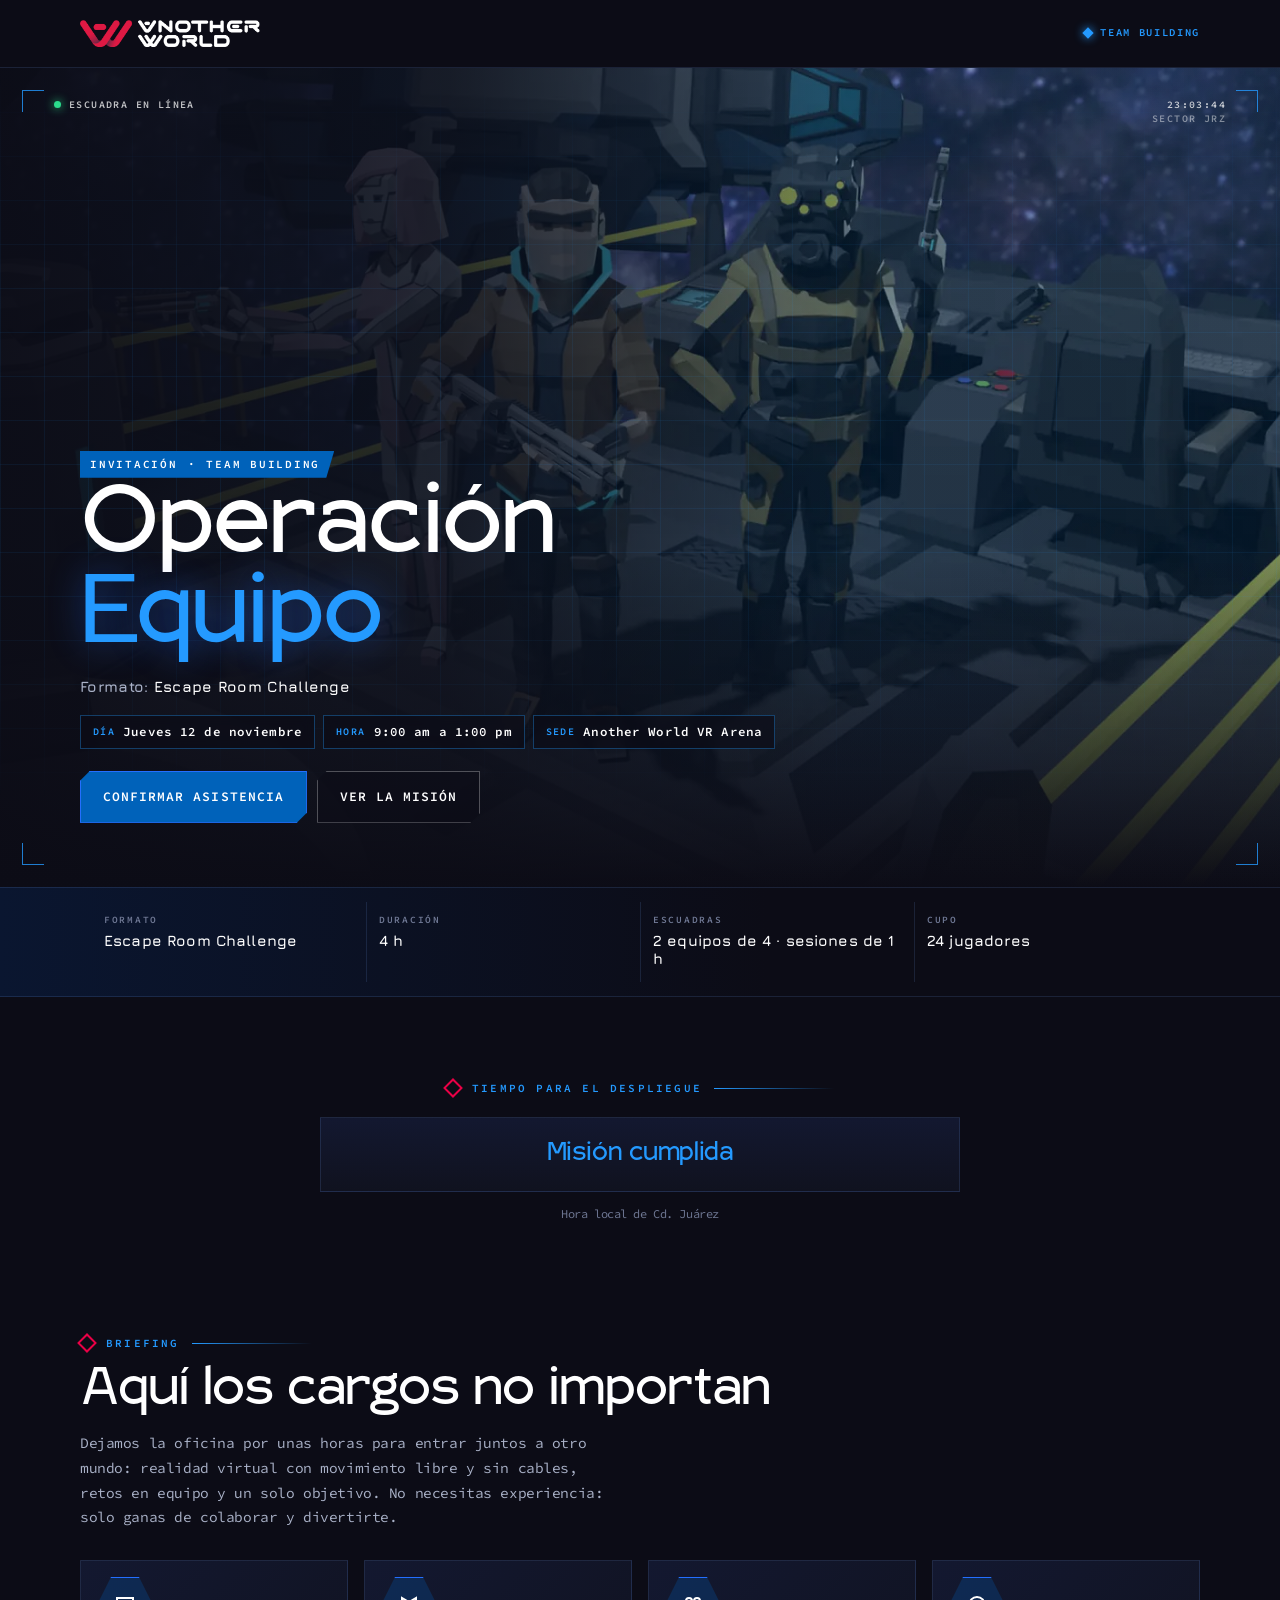
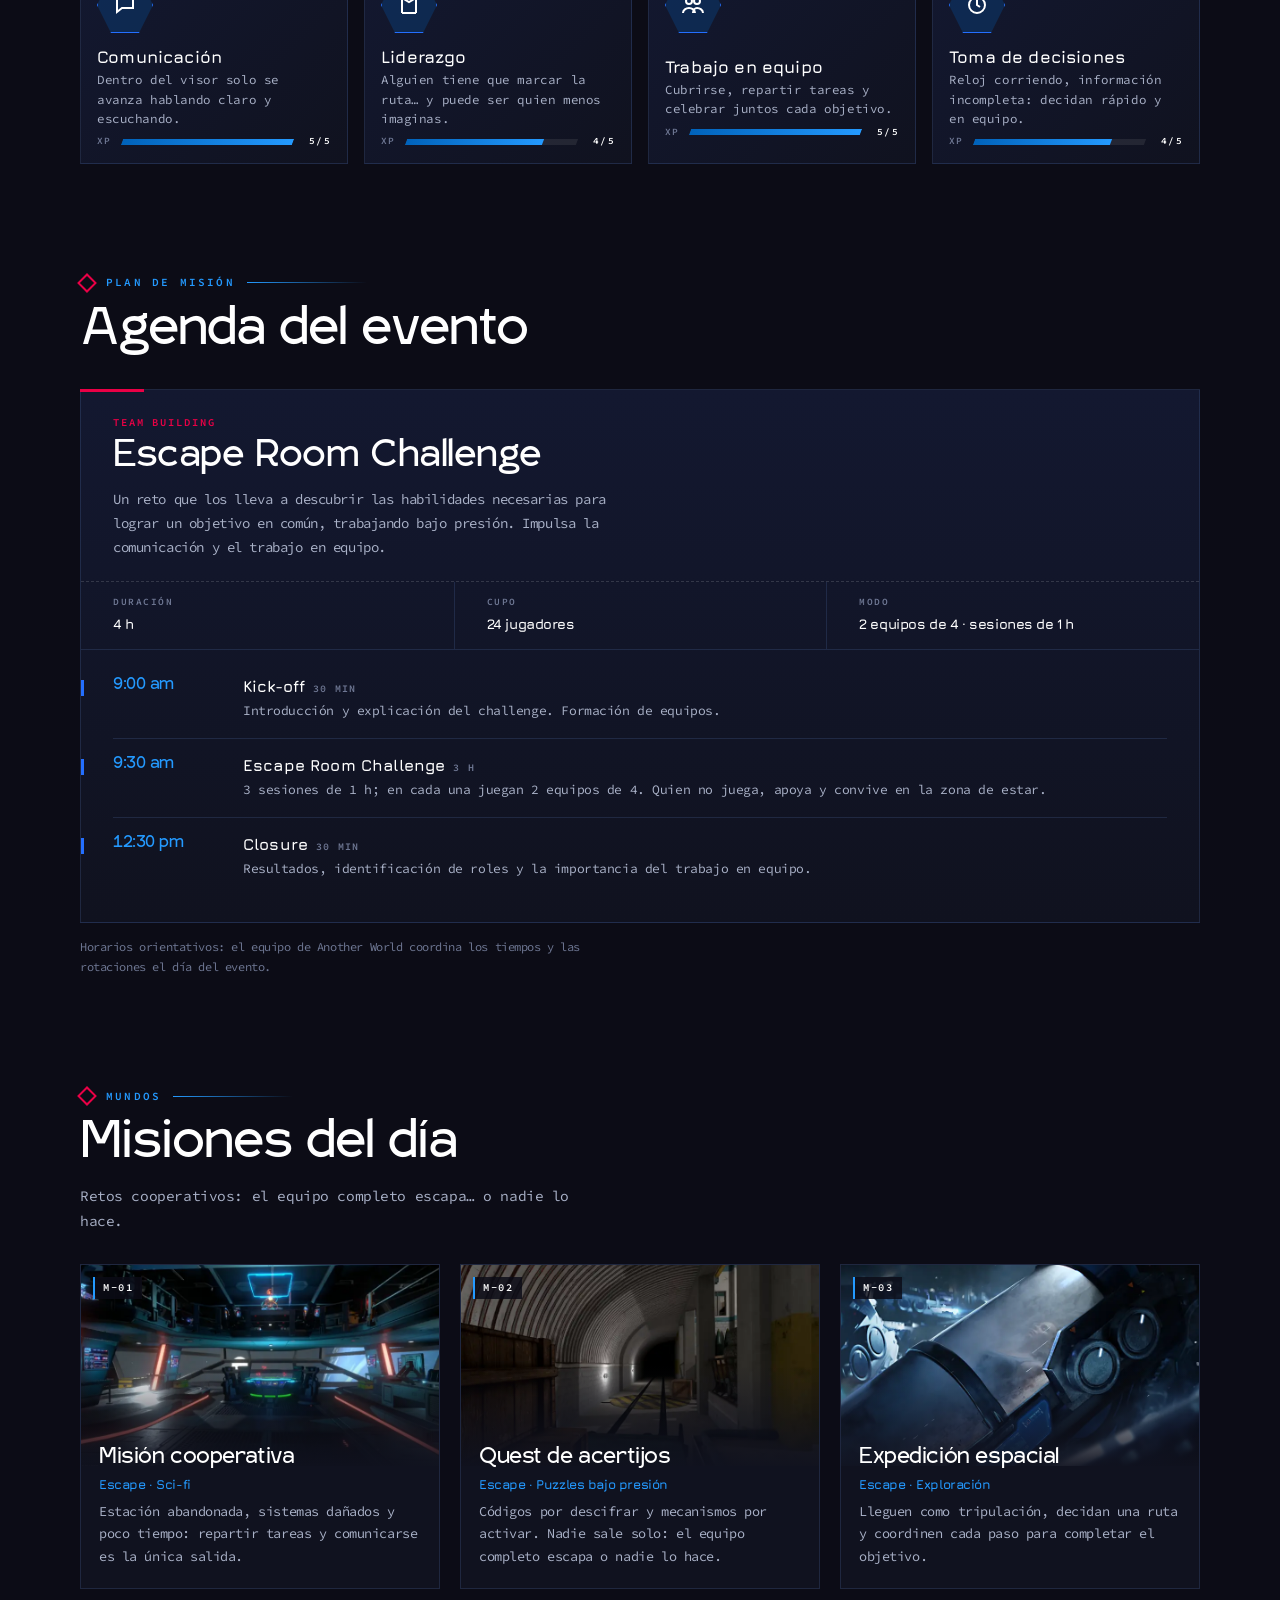
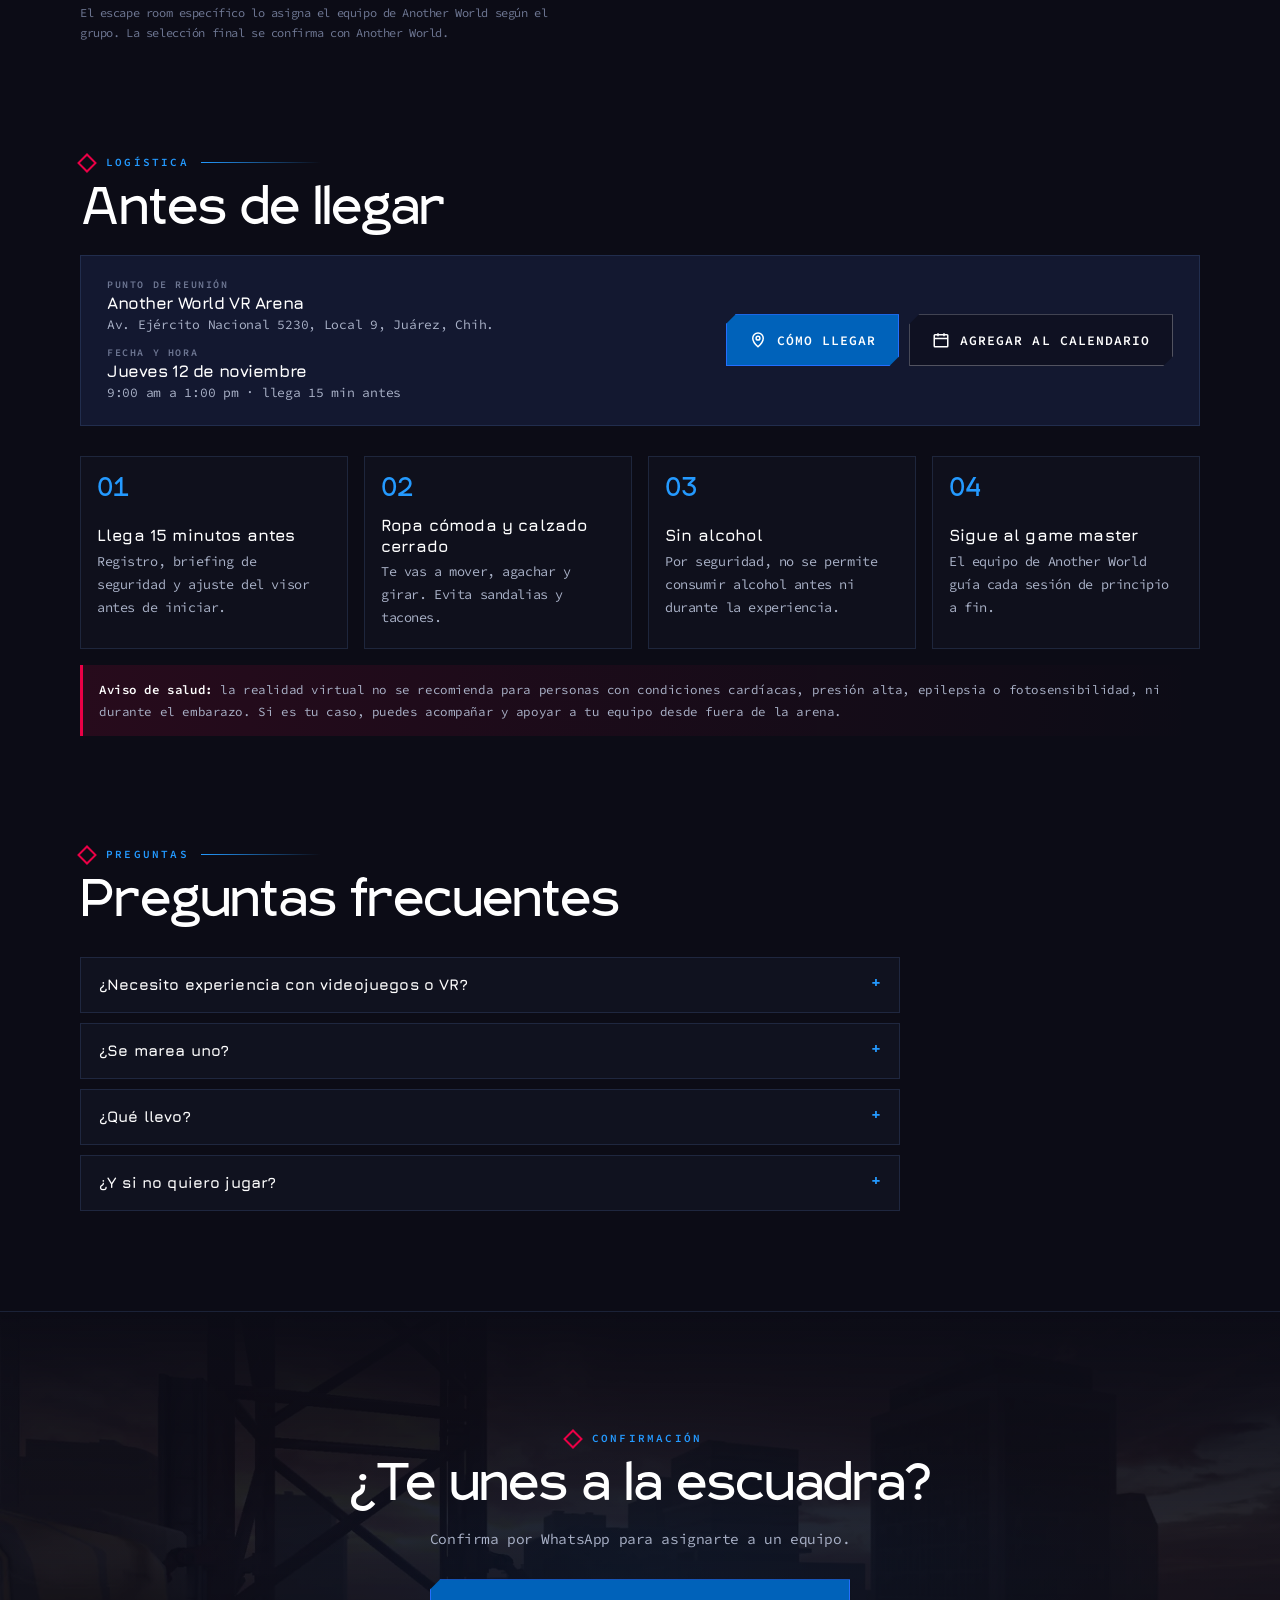
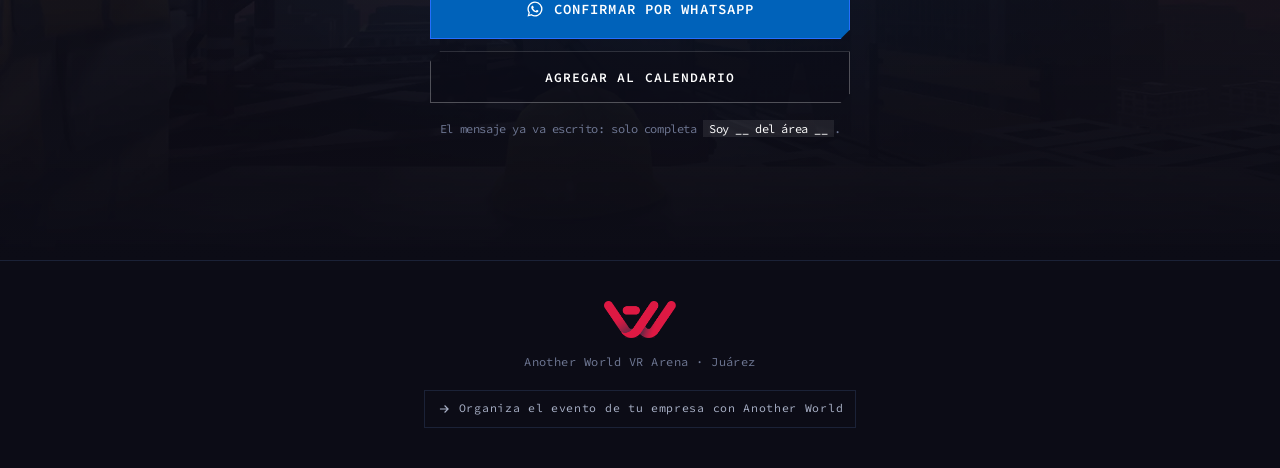
==== commit 2ddd472e: "Team Building: logo de cliente (clientes/), parámetro grupo; logo Valeo" ====
--- a/teambuilding/index.html
+++ b/teambuilding/index.html
@@ -19,9 +19,13 @@
    URL: ?empresa=&formato=play4fun|escape|bandera|torneo&evento=&fecha=AAAA-MM-DD
         &hora=HH:MM-HH:MM (o inicio=&fin=)&tz=-07:00&sede=arena|empresa&lugar=&dir=
         &organizador=&wa=&msg=   (msg admite {empresa} {evento} {fecha} {hora} {organizador} {formato})
+        &grupo=  (área/equipo, p. ej. CoDir → "Valeo · CoDir")
+        &logo=   (clave de archivo en clientes/, p. ej. logo=valeo → clientes/valeo.svg o .png)
    ===================================================================== */
 const CONFIG = {
   empresa:     "",                    // nombre de la empresa (opcional)
+  grupo:       "",                    // área o equipo invitado (opcional), p. ej. "CoDir"
+  logo:        "",                    // logo del cliente: clave en clientes/ (sin extensión), p. ej. "valeo"
   formato:     "escape",              // play4fun · escape · bandera · torneo
   evento:      "Team Building",       // Team Building · Integración · Fin de año · Onboarding…
   fecha:       "2026-11-12",          // AAAA-MM-DD (PLACEHOLDER)
@@ -153,6 +157,13 @@
 .hero .in{padding:0 0 30px}
 .inv{display:inline-flex;align-items:center;gap:10px;font:600 11px/1 var(--b);letter-spacing:.16em;text-transform:uppercase;background:var(--blue);padding:8px 14px 8px 10px;clip-path:polygon(0 0,100% 0,calc(100% - 8px) 100%,0 100%)}
 .inv b{font-weight:600;color:#fff}
+/* co-branding: logo del cliente en placa blanca × logo Another World sin modificar sobre negro sólido */
+.lockup{margin-top:18px;display:flex;width:fit-content;align-items:center;gap:14px;max-width:100%}
+.lockup .plate{display:flex;align-items:center;justify-content:center;height:64px;padding:10px 16px;background:#fff;border-radius:12px;box-shadow:0 8px 28px rgba(0,0,0,.35)}
+.lockup .plate img{height:44px;width:auto;max-width:170px;object-fit:contain}
+.lockup .x{font:400 22px/1 var(--h);color:var(--mute)}
+.lockup .aw{display:flex;align-items:center;justify-content:center;height:64px;padding:12px 16px;background:var(--black);border:1px solid var(--line);border-radius:12px}
+.lockup .aw img{height:36px;width:auto}
 .emp{margin-top:16px;font:700 clamp(20px,5.4vw,30px)/1.15 var(--s);letter-spacing:.01em;color:#fff;word-break:break-word}
 .emp[hidden]{display:none}
 h1{margin-top:6px;font:400 clamp(40px,12vw,92px)/.98 var(--h);letter-spacing:-.02em}
@@ -306,6 +317,7 @@
 
 @media (min-width:760px){
   .top .logo{width:180px}
+  .lockup .plate,.lockup .aw{height:78px}.lockup .plate img{height:54px;max-width:220px}.lockup .aw img{height:44px}
   .hero{min-height:min(100vh - 81px,880px)}
   .hero .bg{object-position:80% 30%}
   .hero::before{background:linear-gradient(90deg,rgba(12,12,22,.95) 0%,rgba(12,12,22,.75) 35%,rgba(12,12,22,.1) 65%),linear-gradient(180deg,transparent 60%,var(--black) 100%),linear-gradient(0deg,rgba(0,98,186,.2),rgba(0,98,186,.2))}
@@ -369,6 +381,11 @@
   </div>
   <div class="wrap in">
     <span class="inv"><b>Invitación</b> · <span id="invTxt">Team Building</span></span>
+    <div class="lockup" id="lockup" hidden>
+      <span class="plate"><img id="cliLogo" alt="" width="220" height="104"></span>
+      <span class="x" aria-hidden="true">×</span>
+      <span class="aw"><img src="img/aw-logo-sign.png" alt="Another World" width="550" height="282"></span>
+    </div>
     <p class="emp" id="emp" hidden></p>
     <h1 id="ttl"><span>Operación</span><span class="b2">Equipo</span></h1>
     <p class="sub">Formato: <b id="fmtName">Escape Room Challenge</b></p>
@@ -522,8 +539,8 @@
   /* ---- 1. Config + parámetros de URL ---- */
   const C = Object.assign({}, CONFIG);
   const q = new URLSearchParams(location.search);
-  const map = {empresa:"empresa",formato:"formato",evento:"evento",fecha:"fecha",inicio:"horaInicio",fin:"horaFin",tz:"utcOffset",sede:"sede",lugar:"lugar",dir:"direccion",organizador:"organizador",wa:"whatsapp",msg:"mensaje"};
-  for (const [p,k] of Object.entries(map)) if (q.has(p)) { const v=q.get(p).trim().slice(0,200); if (v || p==="empresa" || p==="organizador") C[k]=v; }
+  const map = {grupo:"grupo",logo:"logo",empresa:"empresa",formato:"formato",evento:"evento",fecha:"fecha",inicio:"horaInicio",fin:"horaFin",tz:"utcOffset",sede:"sede",lugar:"lugar",dir:"direccion",organizador:"organizador",wa:"whatsapp",msg:"mensaje"};
+  for (const [p,k] of Object.entries(map)) if (q.has(p)) { const v=q.get(p).trim().slice(0,200); if (v || p==="empresa" || p==="organizador" || p==="grupo" || p==="logo") C[k]=v; }
   if (q.has("hora")) { const h=q.get("hora").split(/[-–a ]+/).filter(Boolean); if(h[0]) C.horaInicio=h[0]; if(h[1]) C.horaFin=h[1]; }
   C.formato = String(C.formato).toLowerCase().replace(/[^a-z0-9]/g,"");
   const alias = {play4fun:"play4fun",play:"play4fun",fun:"play4fun",escape:"escape",escaperoom:"escape",bandera:"bandera",capturalabandera:"bandera",ctf:"bandera",torneo:"torneo",tournament:"torneo"};
@@ -561,7 +578,17 @@
   const ft = fechaTxt.replace(/,/g,""), FT = cap(ft);
 
   /* ---- 3. Contenido (solo textContent) ---- */
-  if (C.empresa) { $("emp").textContent = C.empresa + " te invita a"; $("emp").hidden = false; }
+  const quien = [C.empresa, C.grupo].filter(Boolean).join(" · ");
+  if (quien) { $("emp").textContent = quien + " te invita a"; $("emp").hidden = false; }
+  // Logo del cliente: solo archivos dentro de clientes/ (clave saneada); prueba .svg y luego .png; si no existe, se oculta
+  const logoKey = String(C.logo||"").toLowerCase().replace(/[^a-z0-9_-]/g,"");
+  if (logoKey) {
+    const li = $("cliLogo"), exts = ["svg","png","webp"]; let k = 0;
+    li.alt = "Logo " + (C.empresa || logoKey);
+    li.onload = () => { $("lockup").hidden = false; };
+    li.onerror = () => { k++; if (k < exts.length) li.src = "clientes/" + logoKey + "." + exts[k]; else $("lockup").hidden = true; };
+    li.src = "clientes/" + logoKey + "." + exts[0];
+  }
   $("evTag").textContent = evCap; $("invTxt").textContent = evCap;
   $("fmtName").textContent = F.nombre;
   $("dateShort").textContent = FT; $("timeShort").textContent = horaTxt;
@@ -571,7 +598,7 @@
   $("fDur").textContent = F.dur; $("fCupo").textContent = F.cupo; $("fModo").textContent = F.modo;
   $("place").textContent = C.lugar; $("addr").textContent = C.direccion || "";
   $("date").textContent = FT; $("time").textContent = horaTxt + " · llega 15 min antes";
-  document.title = "Operación Equipo" + (C.empresa ? " · " + C.empresa : "") + " · " + evCap;
+  document.title = "Operación Equipo" + (quien ? " · " + quien : "") + " · " + evCap;
 
   // XP por habilidad según formato
   document.querySelectorAll(".sk").forEach(el => {
@@ -620,7 +647,7 @@
   if (C.direccion) $("maps").href = "https://www.google.com/maps/search/?api=1&query=" + encodeURIComponent((C.sede==="arena" ? C.lugar+", " : "") + C.direccion);
   else $("maps").hidden = true;
   const orgName = C.organizador ? " " + C.organizador : "";
-  const msg = C.mensaje.replace(/\{organizador\}/g, orgName).replace(/\{empresa\}/g, C.empresa ? " de " + C.empresa : "")
+  const msg = C.mensaje.replace(/\{organizador\}/g, orgName).replace(/\{empresa\}/g, quien ? " de " + quien : "")
     .replace(/\{evento\}/g, evCap).replace(/\{fecha\}/g, fechaTxt).replace(/\{hora\}/g, horaTxt).replace(/\{formato\}/g, F.nombre);
   $("rsvpBtn").href = "https://wa.me/" + C.whatsapp + "?text=" + encodeURIComponent(msg);
   if (C.organizador) $("rsvpLead").textContent = "Confirma por WhatsApp con " + C.organizador + " para asignarte a un equipo.";
@@ -628,11 +655,11 @@
   const ics = () => {
     const f = d => d.toISOString().replace(/[-:]/g,"").replace(/\.\d{3}/,"");
     const esc = s => String(s).replace(/\\/g,"\\\\").replace(/([,;])/g,"\\$1").replace(/\n/g,"\\n");
-    const loc = C.direccion ? C.lugar + ", " + C.direccion : C.lugar + (C.empresa ? " (" + C.empresa + ")" : "");
+    const loc = C.direccion ? C.lugar + ", " + C.direccion : C.lugar + (quien ? " (" + quien + ")" : "");
     const body = ["BEGIN:VCALENDAR","VERSION:2.0","PRODID:-//Another World VR Arena//Invitacion Team Building//ES","CALSCALE:GREGORIAN","METHOD:PUBLISH",
       "BEGIN:VEVENT","UID:"+f(start)+"-"+Math.random().toString(36).slice(2)+"@anotherworld-invitacion",
       "DTSTAMP:"+f(new Date()),"DTSTART:"+f(start),"DTEND:"+f(end),
-      "SUMMARY:"+esc("Operación Equipo · " + evCap + (C.empresa ? " · " + C.empresa : "")),
+      "SUMMARY:"+esc("Operación Equipo · " + evCap + (quien ? " · " + quien : "")),
       "LOCATION:"+esc(loc),
       "DESCRIPTION:"+esc(F.nombre + " con Another World VR. Llega 15 minutos antes. Ropa cómoda y calzado cerrado. Sin alcohol."),
       "BEGIN:VALARM","TRIGGER:-PT2H","ACTION:DISPLAY","DESCRIPTION:Operación Equipo en 2 horas","END:VALARM",
